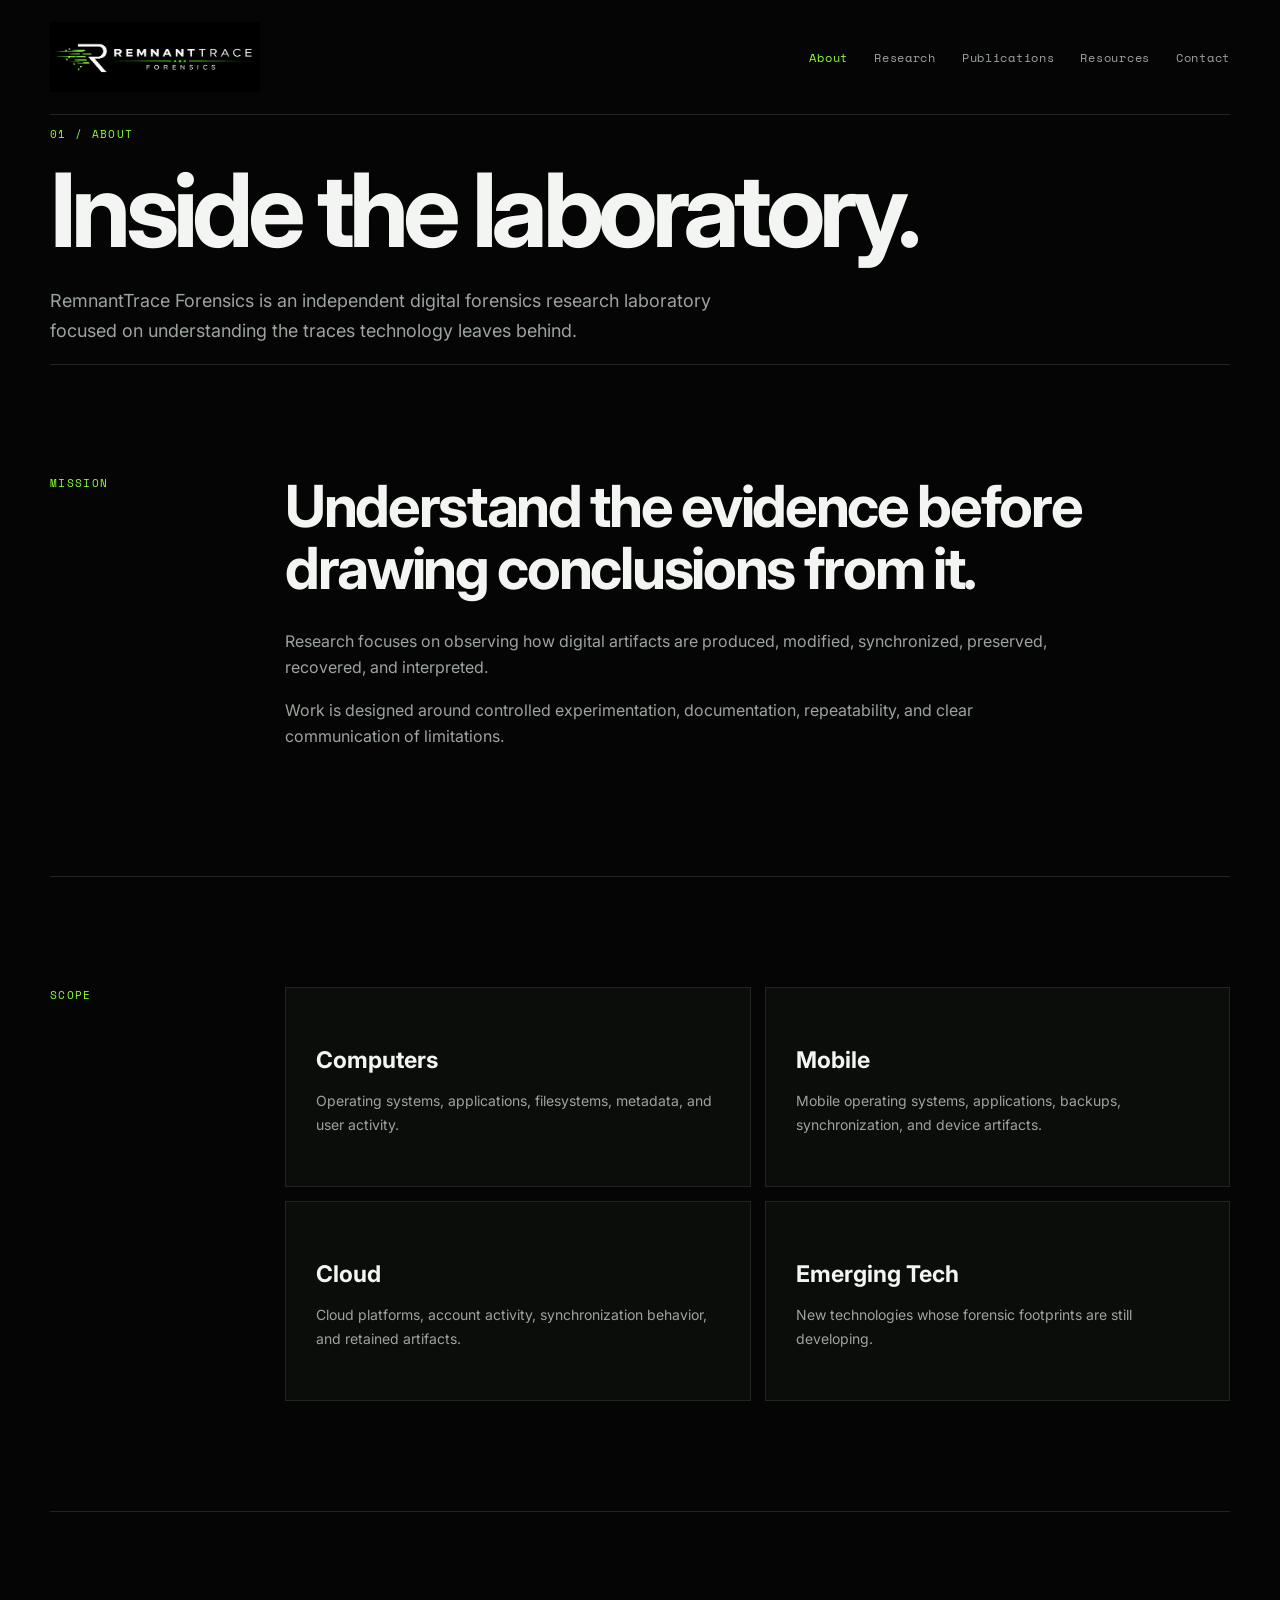
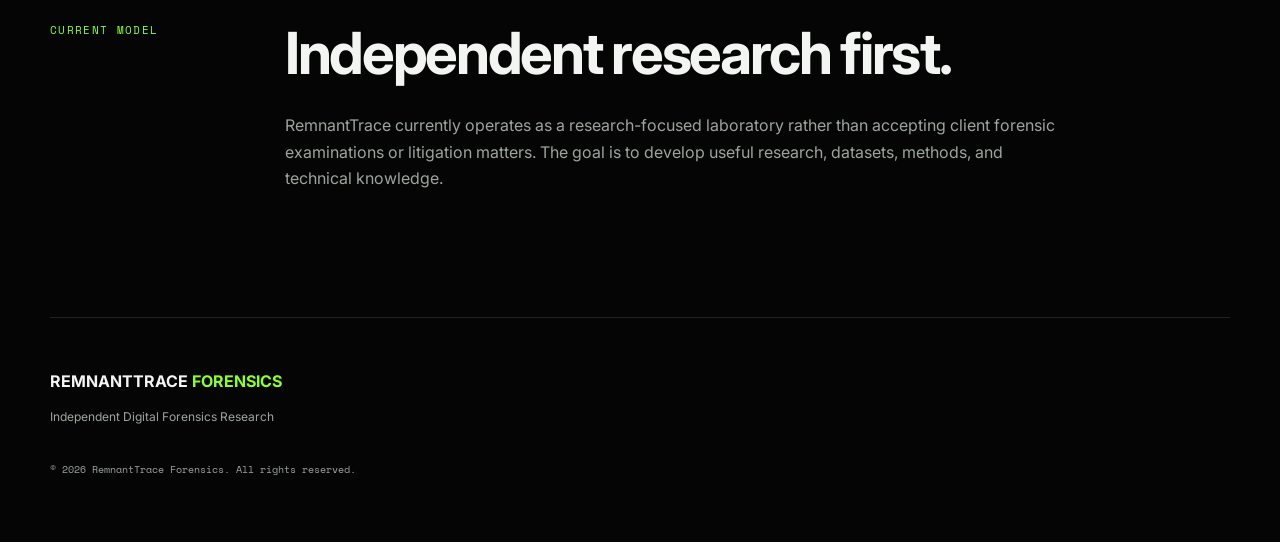
==== about.html @ e0252e0b "Update about.html" ====
<!DOCTYPE html><html lang="en"><head><meta charset="UTF-8"><meta name="viewport" content="width=device-width,initial-scale=1"><title>About — RemnantTrace Forensics</title><link rel="stylesheet" href="style.css"></head><body><header><a class="brand" href="index.html">
  <img src="assets/remnanttrace-banner.png" alt="RemnantTrace Forensics">
</a><nav><a class="active" href="about.html">About</a><a href="research.html">Research</a><a href="publications.html">Publications</a><a href="resources.html">Resources</a><a href="contact.html">Contact</a></nav></header><main><section class="pagehero"><p class="eyebrow">01 / ABOUT</p><h1>Inside the laboratory.</h1><p class="lead">RemnantTrace Forensics is an independent digital forensics research laboratory focused on understanding the traces technology leaves behind.</p></section><section class="split"><div class="label">MISSION</div><div><h2>Understand the evidence before drawing conclusions from it.</h2><p>Research focuses on observing how digital artifacts are produced, modified, synchronized, preserved, recovered, and interpreted.</p><p>Work is designed around controlled experimentation, documentation, repeatability, and clear communication of limitations.</p></div></section><section class="split"><div class="label">SCOPE</div><div class="cards"><div class="card"><h3>Computers</h3><p>Operating systems, applications, filesystems, metadata, and user activity.</p></div><div class="card"><h3>Mobile</h3><p>Mobile operating systems, applications, backups, synchronization, and device artifacts.</p></div><div class="card"><h3>Cloud</h3><p>Cloud platforms, account activity, synchronization behavior, and retained artifacts.</p></div><div class="card"><h3>Emerging Tech</h3><p>New technologies whose forensic footprints are still developing.</p></div></div></section><section class="split"><div class="label">CURRENT MODEL</div><div><h2>Independent research first.</h2><p>RemnantTrace currently operates as a research-focused laboratory rather than accepting client forensic examinations or litigation matters. The goal is to develop useful research, datasets, methods, and technical knowledge.</p></div></section></main><footer><b>REMNANTTRACE <span>FORENSICS</span></b><p>Independent Digital Forensics Research</p><small>© 2026 RemnantTrace Forensics. All rights reserved.</small></footer></body></html>
---- style.css ----
@import url('https://fonts.googleapis.com/css2?family=Inter:wght@400;500;600;700&family=Space+Mono:wght@400;700&display=swap');

:root {
  --black:#050505;
  --panel:#0b0d0b;
  --line:#202520;
  --green:#8cff32;
  --text:#f3f5f2;
  --muted:#9da49d;
  --max:1180px;
}

* {
  box-sizing:border-box;
  scroll-behavior:smooth;
}

html,
body {
  margin:0;
  background:var(--black);
  color:var(--text);
  font-family:Inter,Arial,sans-serif;
  line-height:1.65;
}

a {
  color:inherit;
  text-decoration:none;
}

header,
main,
footer {
  width:min(var(--max),calc(100% - 48px));
  margin:auto;
}

header {
  padding:22px 0;
  border-bottom:1px solid var(--line);
  display:flex;
  align-items:center;
  justify-content:space-between;
  gap:30px;
}

.brand {
  display:flex;
  align-items:center;
  flex-shrink:0;
  height:70px;
  overflow:visible;
}

.brand img {
  display:block;
  width:auto;
  height:70px;
  max-width:500px;
  object-fit:contain;
}

nav {
  display:flex;
  gap:26px;
  flex-wrap:wrap;
  justify-content:flex-end;
}

nav a {
  color:var(--muted);
  font:12px 'Space Mono',monospace;
  letter-spacing:.06em;
}

nav a:hover,
nav a.active {
  color:var(--green);
}

.hero {
  min-height:78vh;
  display:flex;
  flex-direction:column;
  justify-content:center;
  position:relative;
  overflow:hidden;
}

.grid {
  position:absolute;
  inset:0;
  background-image:
    linear-gradient(rgba(140,255,50,.035) 1px,transparent 1px),
    linear-gradient(90deg,rgba(140,255,50,.035) 1px,transparent 1px);
  background-size:55px 55px;
  mask-image:linear-gradient(to bottom,black,transparent 75%);
  pointer-events:none;
}

.eyebrow,
.label,
.card b,
.archive span {
  font:11px 'Space Mono',monospace;
  color:var(--green);
  letter-spacing:.12em;
}

.hero h1,
.pagehero h1 {
  font-size:clamp(52px,8vw,104px);
  line-height:.98;
  letter-spacing:-.055em;
  max-width:950px;
  margin:18px 0 26px;
  position:relative;
}

.hero h1 span {
  color:var(--green);
}

.lead {
  max-width:700px;
  color:var(--muted);
  font-size:18px;
}

.actions {
  display:flex;
  gap:12px;
  margin-top:28px;
  flex-wrap:wrap;
}

.btn {
  display:inline-block;
  padding:13px 19px;
  border:1px solid #454b45;
  font:12px 'Space Mono',monospace;
  letter-spacing:.04em;
  background:transparent;
  color:var(--text);
  cursor:pointer;
}

.btn.primary {
  background:var(--green);
  border-color:var(--green);
  color:#050505;
}

.btn:hover {
  transform:translateY(-1px);
}

.split {
  padding:110px 0;
  border-top:1px solid var(--line);
  display:grid;
  grid-template-columns:180px 1fr;
  gap:55px;
}

.split h2 {
  font-size:clamp(34px,5vw,58px);
  line-height:1.08;
  letter-spacing:-.04em;
  margin:0 0 28px;
}

.split p {
  color:var(--muted);
  max-width:780px;
}

.cards {
  display:grid;
  grid-template-columns:repeat(2,1fr);
  gap:14px;
}

.card {
  display:block;
  background:var(--panel);
  border:1px solid var(--line);
  padding:30px;
  min-height:200px;
}

.card:hover {
  border-color:#506047;
  transform:translateY(-3px);
}

.card h3 {
  font-size:23px;
  margin:24px 0 10px;
}

.card p {
  font-size:14px;
  margin:0;
}

.textlink {
  display:inline-block;
  margin-top:12px;
  color:var(--green);
  font:12px 'Space Mono',monospace;
  border-bottom:1px solid var(--green);
  padding-bottom:4px;
}

.archive {
  border-top:1px solid var(--line);
}

.archive article {
  padding:26px 0;
  border-bottom:1px solid var(--line);
}

.archive h3 {
  margin:7px 0 4px;
  font-size:24px;
}

.archive p {
  margin:0;
  font-size:13px;
}

form {
  max-width:800px;
}

label {
  display:block;
  color:var(--text);
  font:11px 'Space Mono',monospace;
  letter-spacing:.08em;
  text-transform:uppercase;
  margin-bottom:20px;
}

label span {
  color:var(--green);
}

input,
select,
textarea {
  display:block;
  width:100%;
  margin-top:8px;
  padding:14px 15px;
  background:var(--panel);
  border:1px solid var(--line);
  border-radius:0;
  color:var(--text);
  font:14px Inter,Arial,sans-serif;
  outline:none;
}

input:focus,
select:focus,
textarea:focus {
  border-color:var(--green);
}

textarea {
  resize:vertical;
}

#status {
  margin-top:18px;
  color:var(--green);
  font:12px 'Space Mono',monospace;
}

.error {
  color:#ff7777!important;
}

footer {
  padding:50px 0 65px;
  border-top:1px solid var(--line);
}

footer span {
  color:var(--green);
}

footer p,
footer small {
  color:var(--muted);
  font-size:12px;
}

footer small {
  font:10px 'Space Mono',monospace;
  display:block;
  margin-top:35px;
}

@media(max-width:760px) {

  header {
    align-items:flex-start;
    flex-direction:column;
  }

  .brand {
    height:60px;
  }

  .brand img {
    height:60px;
    max-width:420px;
  }

  nav {
    justify-content:flex-start;
    gap:14px 18px;
  }

  .hero {
    min-height:72vh;
  }

  .lead {
    font-size:16px;
  }

  .split {
    grid-template-columns:1fr;
    gap:20px;
    padding:80px 0;
  }

  .pagehero {
    padding:75px 0 80px;
  }

  .cards {
    grid-template-columns:1fr;
  }
}
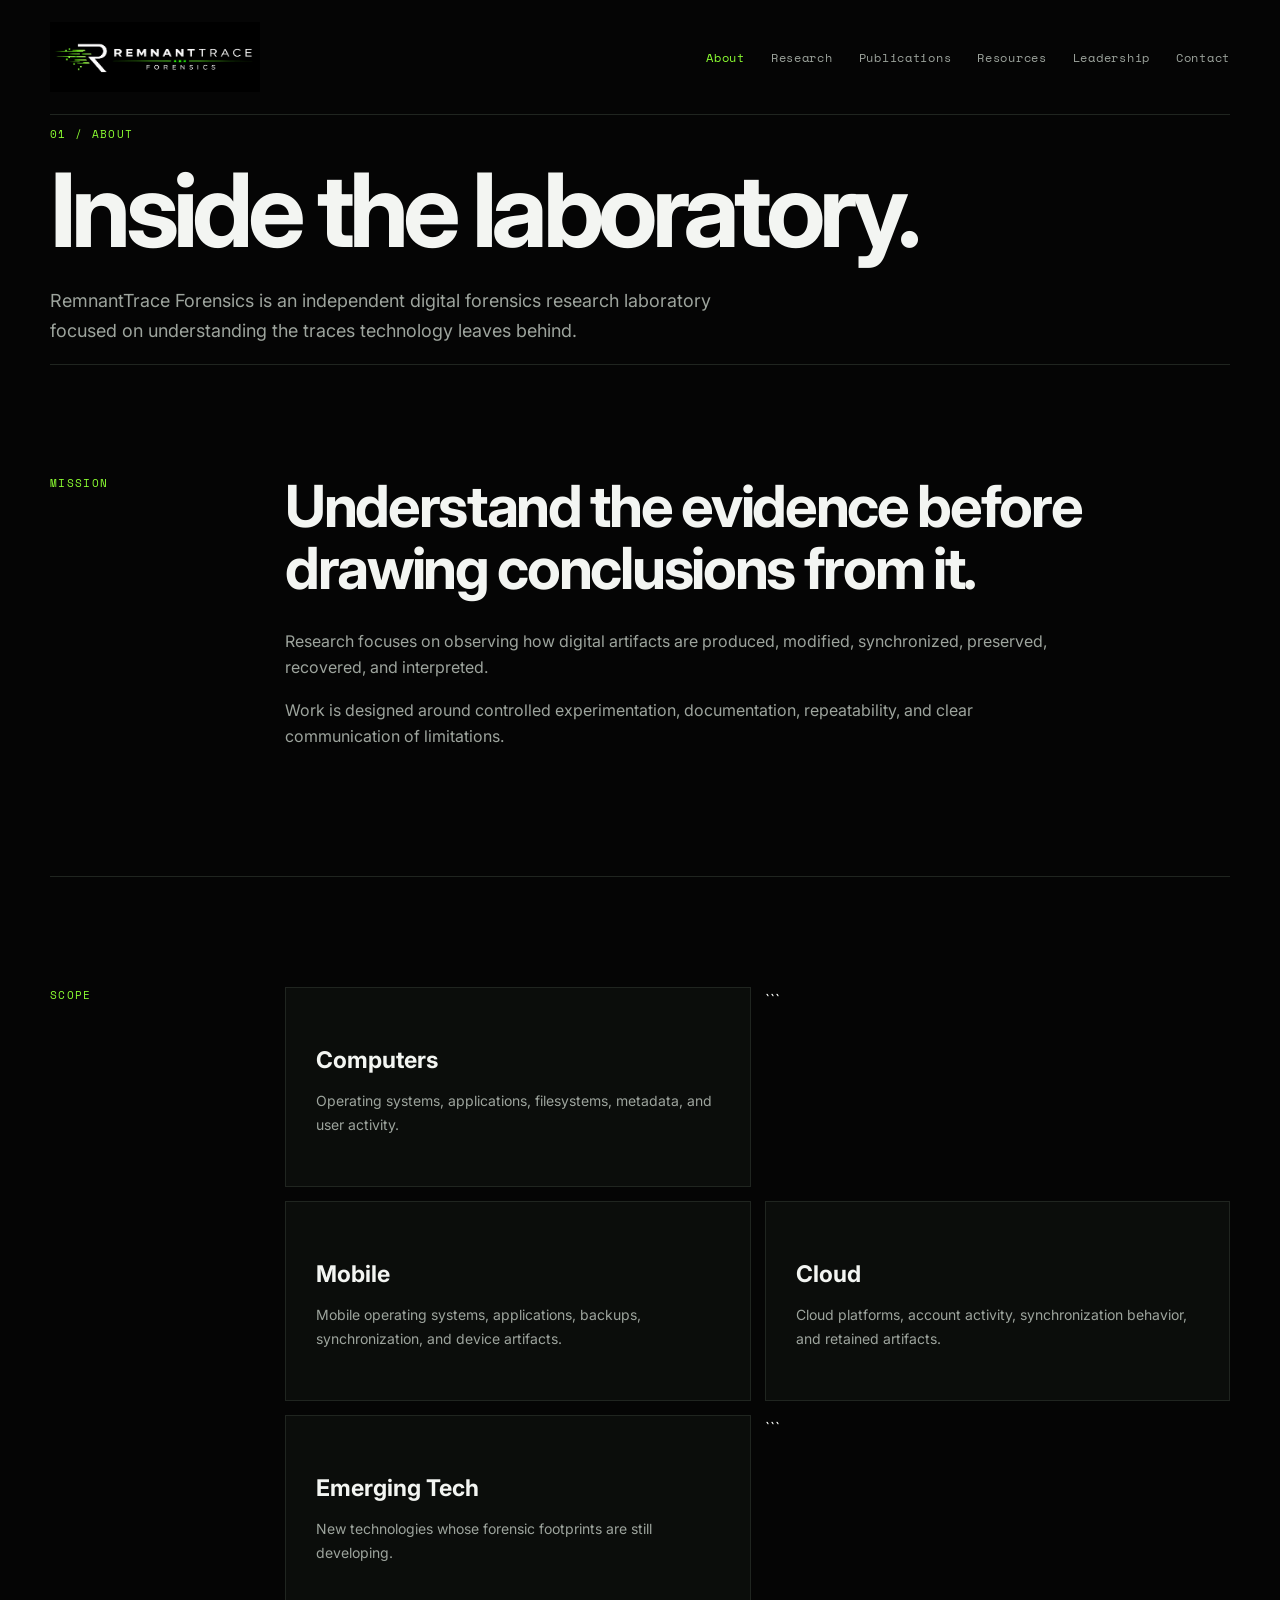
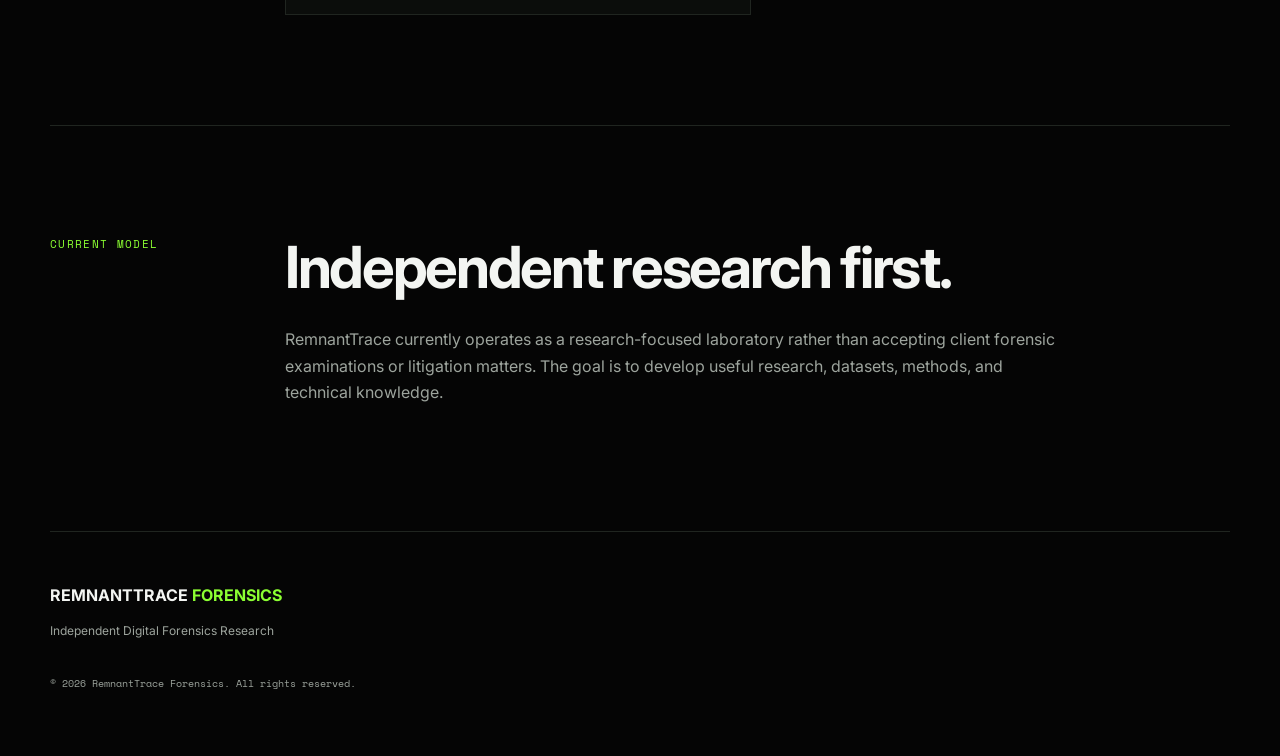
==== commit c31cf7e9: "Update about.html" ====
--- a/about.html
+++ b/about.html
@@ -1,3 +1,98 @@
-<!DOCTYPE html><html lang="en"><head><meta charset="UTF-8"><meta name="viewport" content="width=device-width,initial-scale=1"><title>About — RemnantTrace Forensics</title><link rel="stylesheet" href="style.css"></head><body><header><a class="brand" href="index.html">
-  <img src="assets/remnanttrace-banner.png" alt="RemnantTrace Forensics">
-</a><nav><a class="active" href="about.html">About</a><a href="research.html">Research</a><a href="publications.html">Publications</a><a href="resources.html">Resources</a><a href="contact.html">Contact</a></nav></header><main><section class="pagehero"><p class="eyebrow">01 / ABOUT</p><h1>Inside the laboratory.</h1><p class="lead">RemnantTrace Forensics is an independent digital forensics research laboratory focused on understanding the traces technology leaves behind.</p></section><section class="split"><div class="label">MISSION</div><div><h2>Understand the evidence before drawing conclusions from it.</h2><p>Research focuses on observing how digital artifacts are produced, modified, synchronized, preserved, recovered, and interpreted.</p><p>Work is designed around controlled experimentation, documentation, repeatability, and clear communication of limitations.</p></div></section><section class="split"><div class="label">SCOPE</div><div class="cards"><div class="card"><h3>Computers</h3><p>Operating systems, applications, filesystems, metadata, and user activity.</p></div><div class="card"><h3>Mobile</h3><p>Mobile operating systems, applications, backups, synchronization, and device artifacts.</p></div><div class="card"><h3>Cloud</h3><p>Cloud platforms, account activity, synchronization behavior, and retained artifacts.</p></div><div class="card"><h3>Emerging Tech</h3><p>New technologies whose forensic footprints are still developing.</p></div></div></section><section class="split"><div class="label">CURRENT MODEL</div><div><h2>Independent research first.</h2><p>RemnantTrace currently operates as a research-focused laboratory rather than accepting client forensic examinations or litigation matters. The goal is to develop useful research, datasets, methods, and technical knowledge.</p></div></section></main><footer><b>REMNANTTRACE <span>FORENSICS</span></b><p>Independent Digital Forensics Research</p><small>© 2026 RemnantTrace Forensics. All rights reserved.</small></footer></body></html>
+<!DOCTYPE html>
+
+<html lang="en">
+<head>
+<meta charset="UTF-8">
+<meta name="viewport" content="width=device-width,initial-scale=1">
+<title>About — RemnantTrace Forensics</title>
+<link rel="stylesheet" href="style.css">
+</head>
+
+<body>
+
+<header>
+  <a class="brand" href="index.html">
+    <img src="assets/remnanttrace-banner.png" alt="RemnantTrace Forensics">
+  </a>
+
+  <nav>
+    <a class="active" href="about.html">About</a>
+    <a href="research.html">Research</a>
+    <a href="publications.html">Publications</a>
+    <a href="resources.html">Resources</a>
+    <a href="leadership.html">Leadership</a>
+    <a href="contact.html">Contact</a>
+  </nav>
+</header>
+
+<main>
+
+<section class="pagehero">
+  <p class="eyebrow">01 / ABOUT</p>
+  <h1>Inside the laboratory.</h1>
+  <p class="lead">
+    RemnantTrace Forensics is an independent digital forensics research laboratory focused on understanding the traces technology leaves behind.
+  </p>
+</section>
+
+<section class="split">
+  <div class="label">MISSION</div>
+  <div>
+    <h2>Understand the evidence before drawing conclusions from it.</h2>
+    <p>
+      Research focuses on observing how digital artifacts are produced, modified, synchronized, preserved, recovered, and interpreted.
+    </p>
+    <p>
+      Work is designed around controlled experimentation, documentation, repeatability, and clear communication of limitations.
+    </p>
+  </div>
+</section>
+
+<section class="split">
+  <div class="label">SCOPE</div>
+  <div class="cards">
+    <div class="card">
+      <h3>Computers</h3>
+      <p>Operating systems, applications, filesystems, metadata, and user activity.</p>
+    </div>
+
+```
+<div class="card">
+  <h3>Mobile</h3>
+  <p>Mobile operating systems, applications, backups, synchronization, and device artifacts.</p>
+</div>
+
+<div class="card">
+  <h3>Cloud</h3>
+  <p>Cloud platforms, account activity, synchronization behavior, and retained artifacts.</p>
+</div>
+
+<div class="card">
+  <h3>Emerging Tech</h3>
+  <p>New technologies whose forensic footprints are still developing.</p>
+</div>
+```
+
+  </div>
+</section>
+
+<section class="split">
+  <div class="label">CURRENT MODEL</div>
+  <div>
+    <h2>Independent research first.</h2>
+    <p>
+      RemnantTrace currently operates as a research-focused laboratory rather than accepting client forensic examinations or litigation matters. The goal is to develop useful research, datasets, methods, and technical knowledge.
+    </p>
+  </div>
+</section>
+
+</main>
+
+<footer>
+  <b>REMNANTTRACE <span>FORENSICS</span></b>
+  <p>Independent Digital Forensics Research</p>
+  <small>© 2026 RemnantTrace Forensics. All rights reserved.</small>
+</footer>
+
+</body>
+</html>
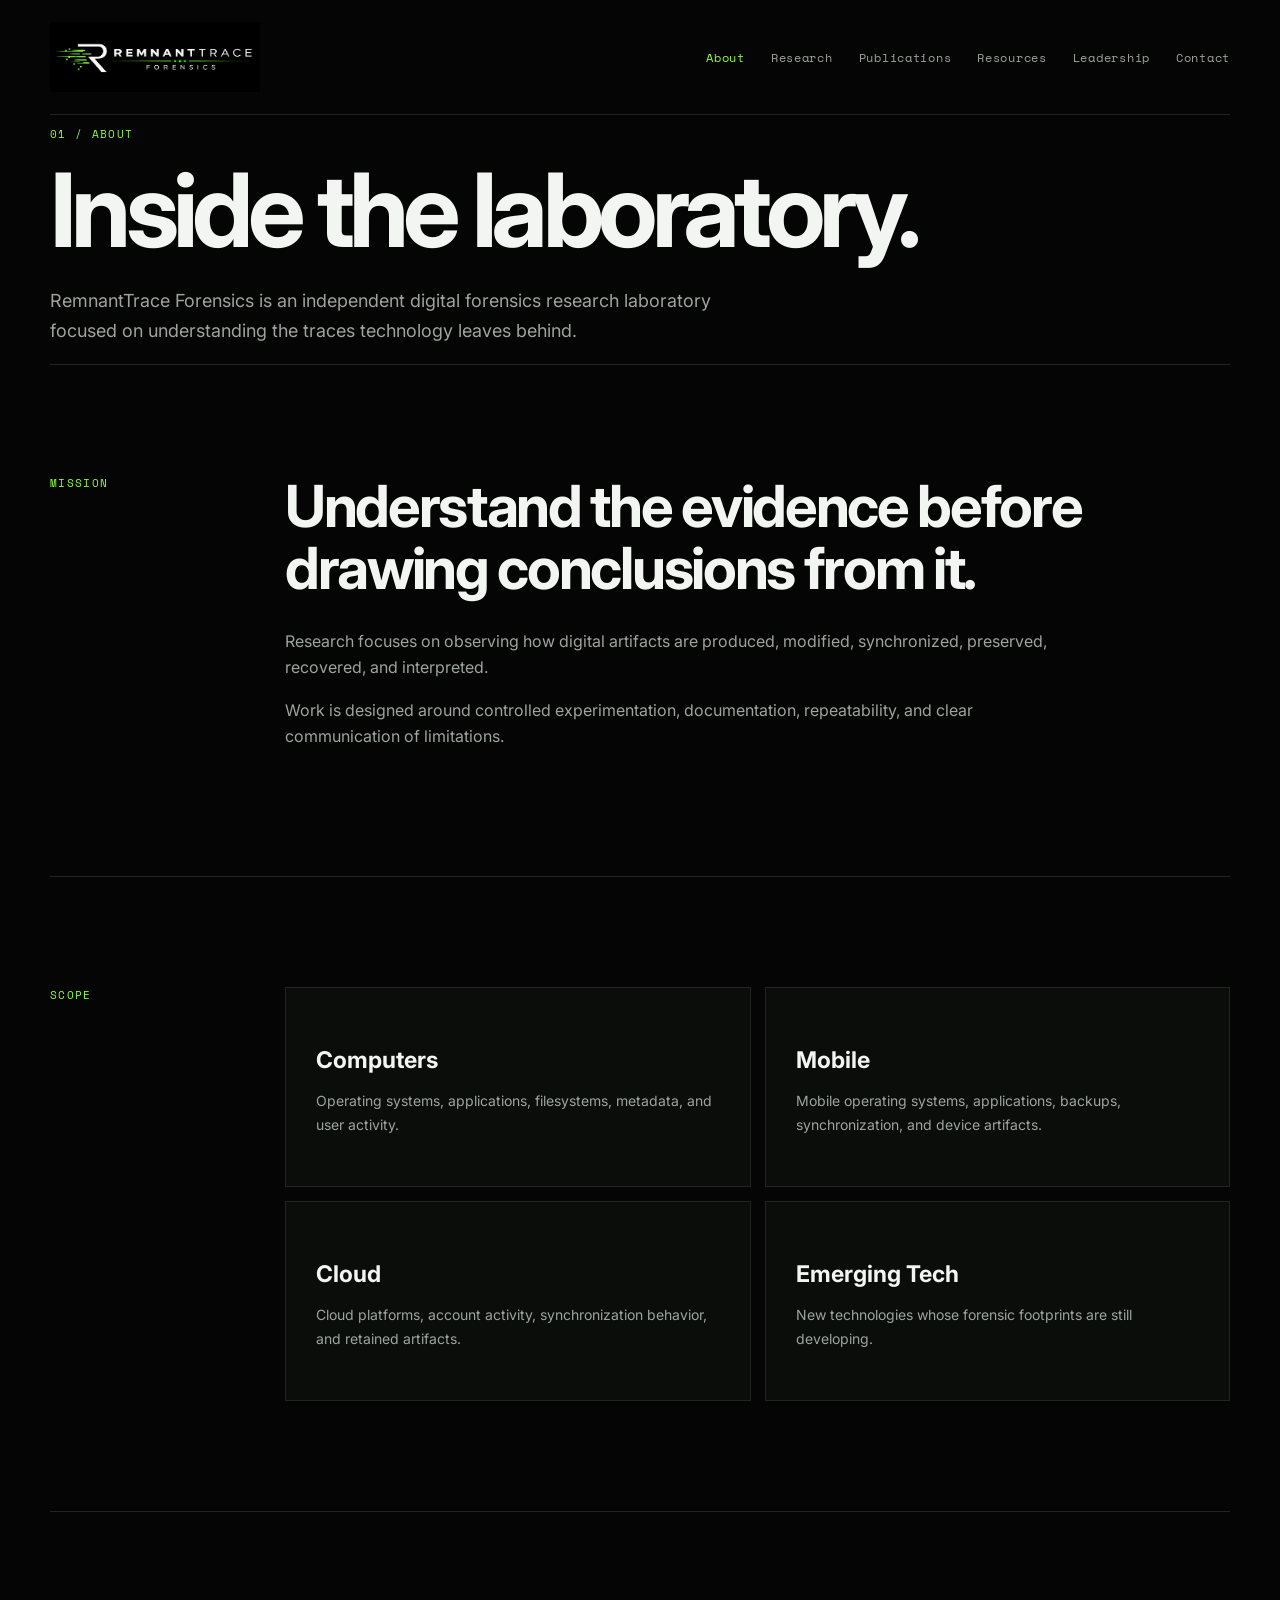
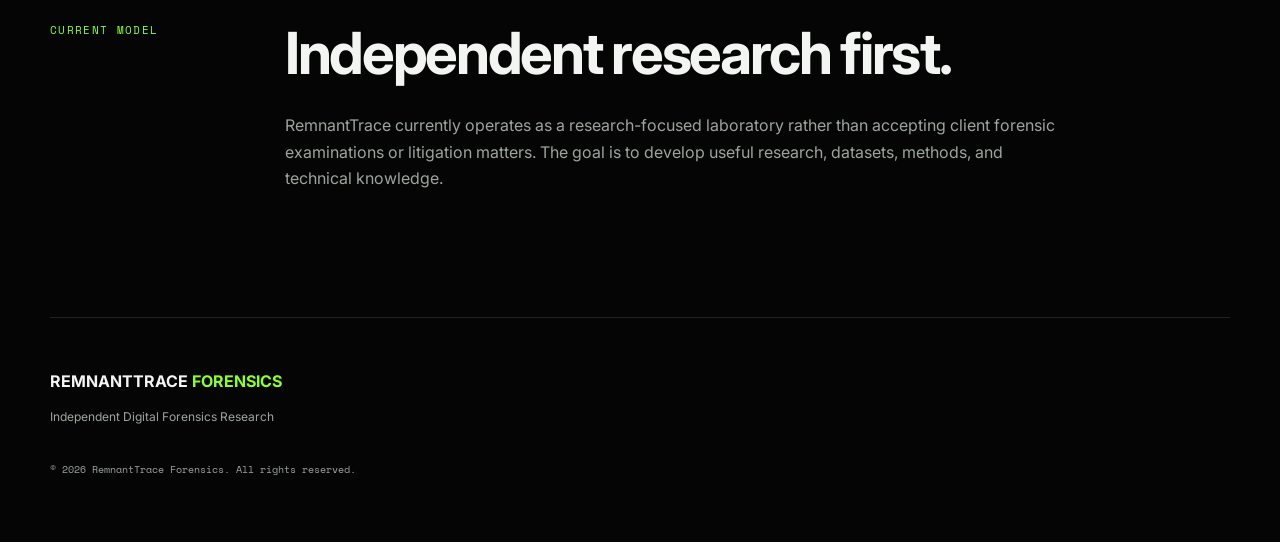
==== commit 888b62a7: "Update about.html" ====
--- a/about.html
+++ b/about.html
@@ -56,7 +56,6 @@
       <p>Operating systems, applications, filesystems, metadata, and user activity.</p>
     </div>
 
-```
 <div class="card">
   <h3>Mobile</h3>
   <p>Mobile operating systems, applications, backups, synchronization, and device artifacts.</p>
@@ -71,7 +70,7 @@
   <h3>Emerging Tech</h3>
   <p>New technologies whose forensic footprints are still developing.</p>
 </div>
-```
+
 
   </div>
 </section>
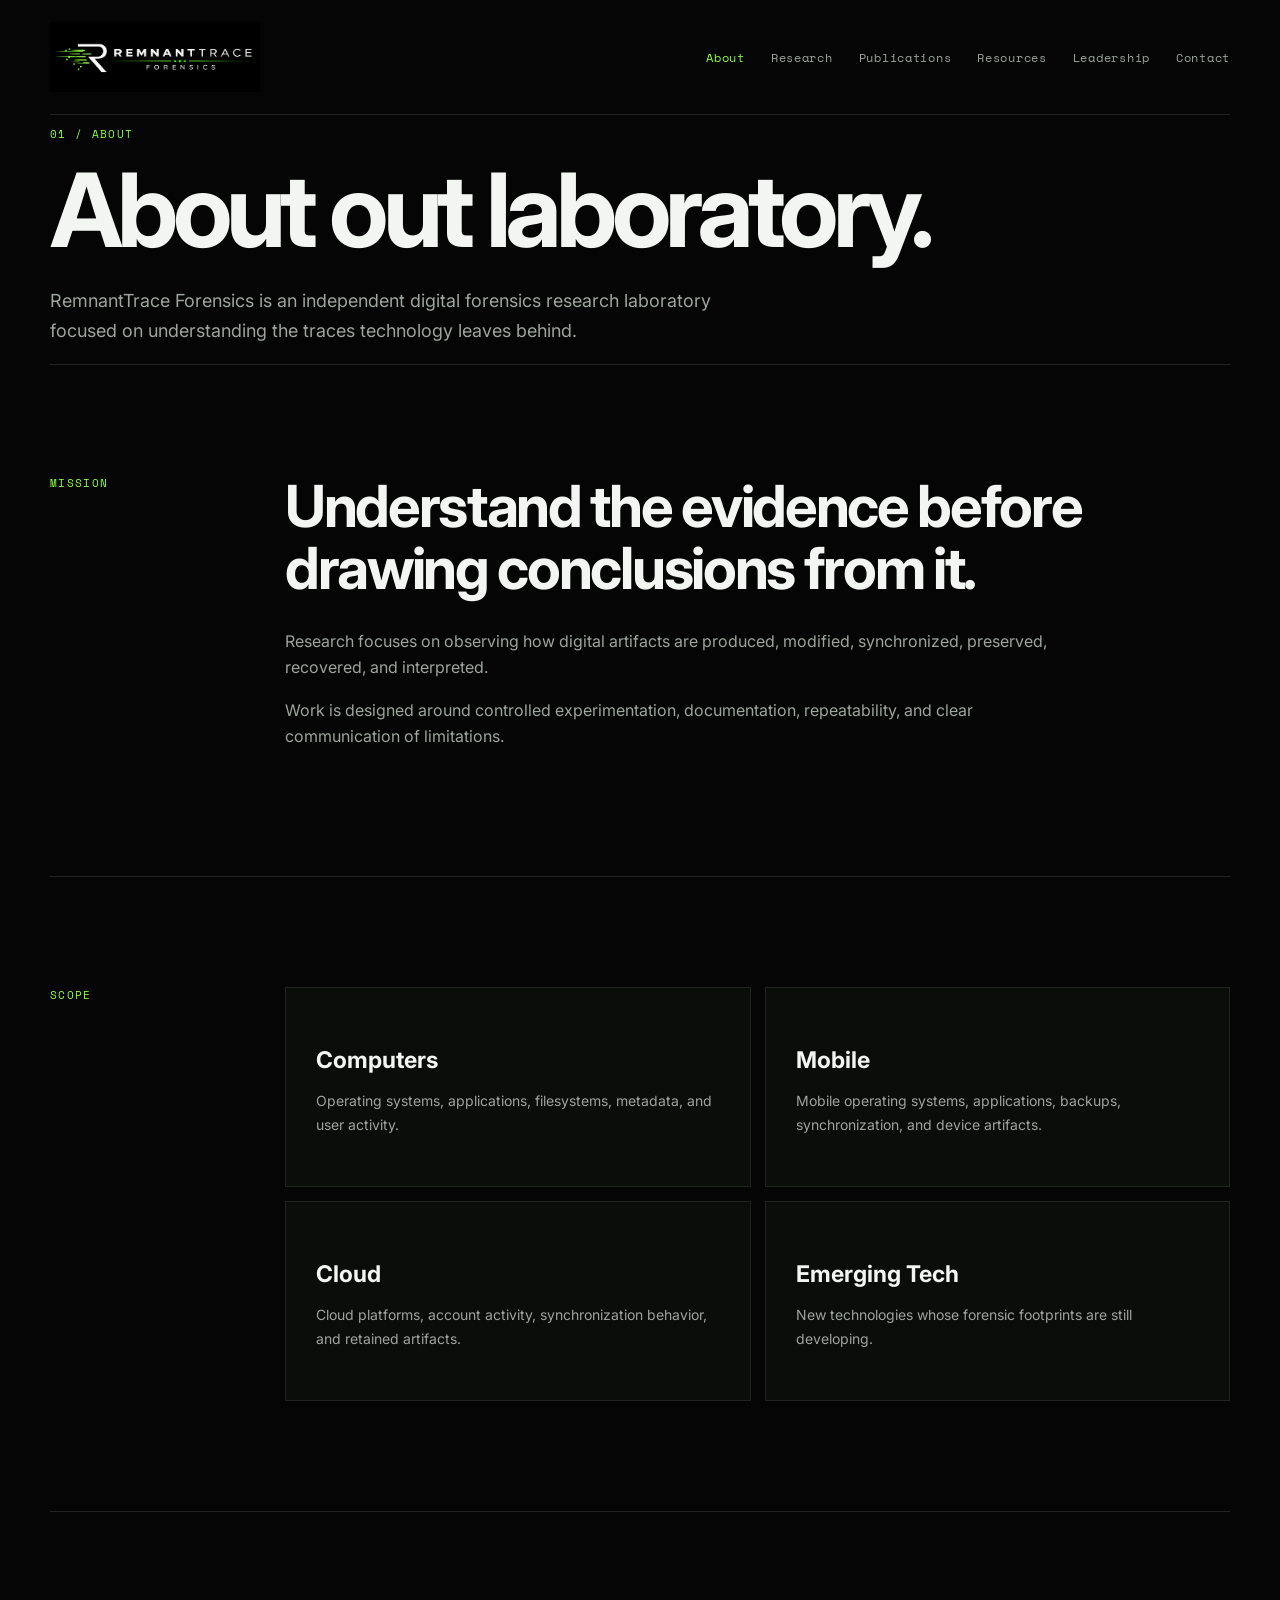
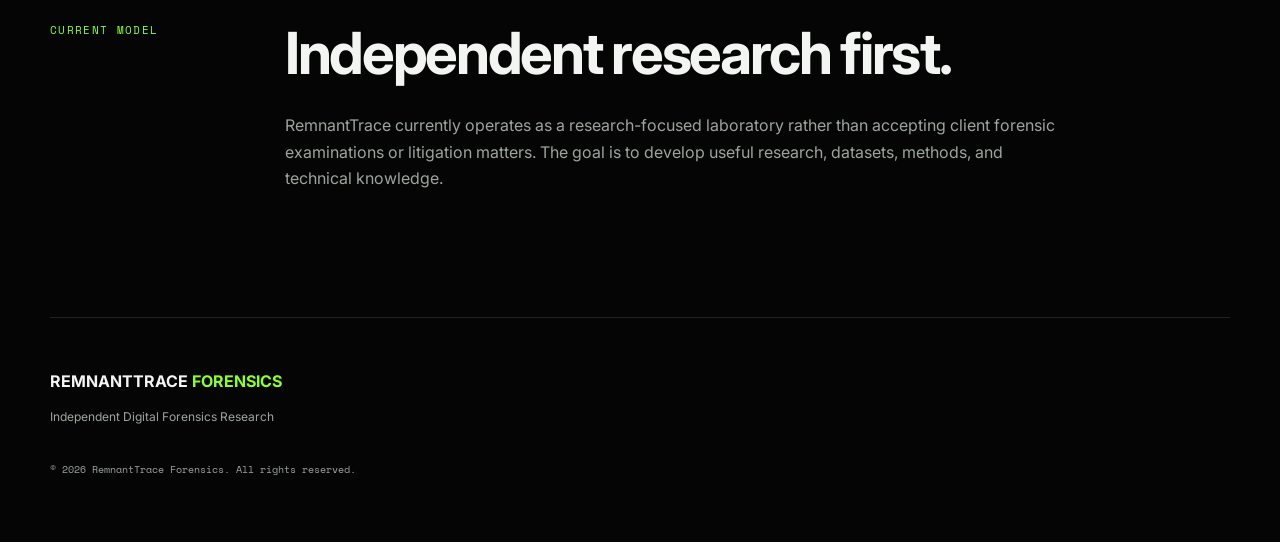
==== commit d0f1ea11: "Update about.html" ====
--- a/about.html
+++ b/about.html
@@ -29,7 +29,7 @@
 
 <section class="pagehero">
   <p class="eyebrow">01 / ABOUT</p>
-  <h1>Inside the laboratory.</h1>
+  <h1>About out laboratory.</h1>
   <p class="lead">
     RemnantTrace Forensics is an independent digital forensics research laboratory focused on understanding the traces technology leaves behind.
   </p>
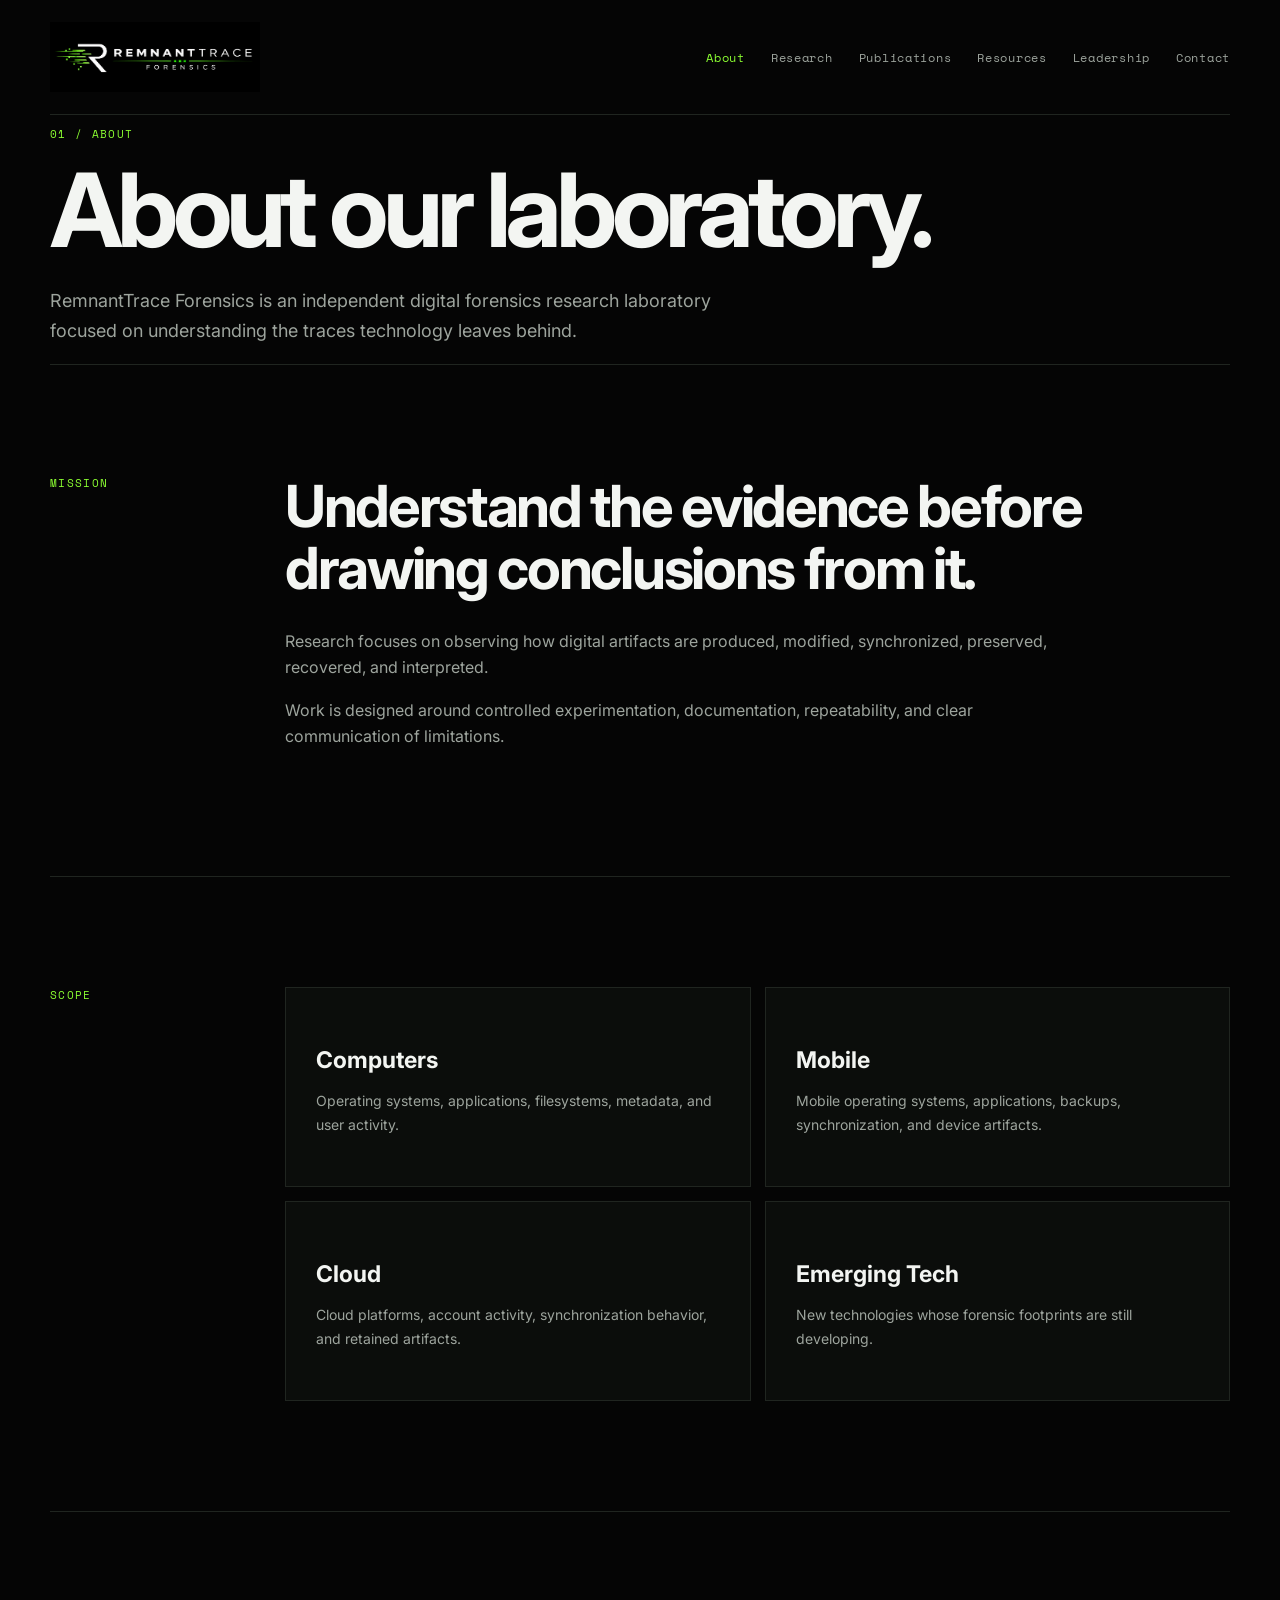
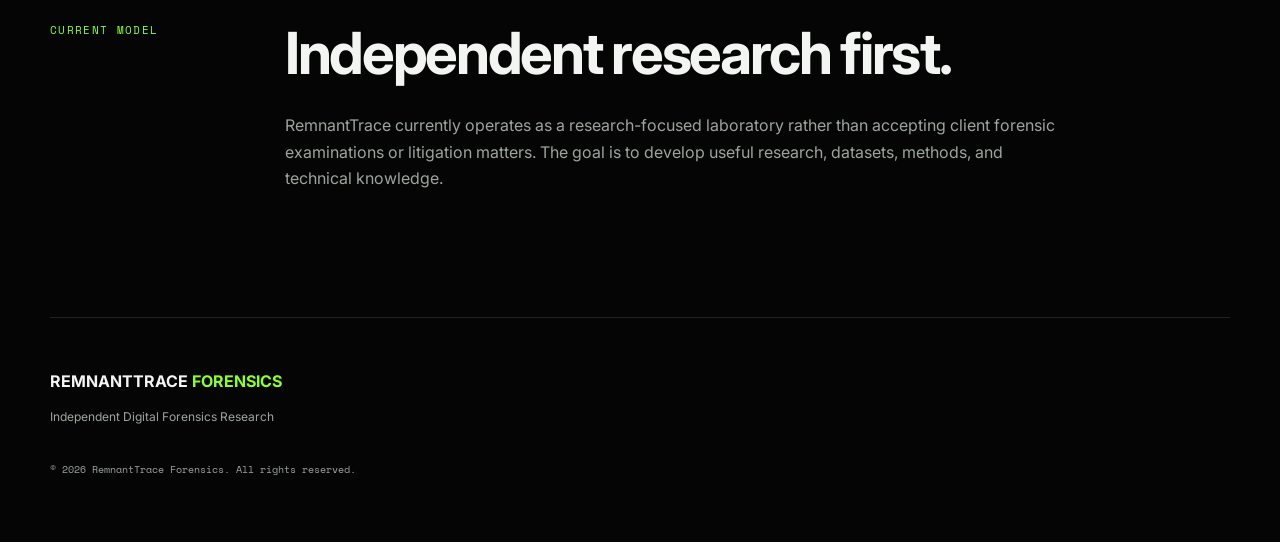
==== commit ec06be47: "Update about.html" ====
--- a/about.html
+++ b/about.html
@@ -29,7 +29,7 @@
 
 <section class="pagehero">
   <p class="eyebrow">01 / ABOUT</p>
-  <h1>About out laboratory.</h1>
+  <h1>About our laboratory.</h1>
   <p class="lead">
     RemnantTrace Forensics is an independent digital forensics research laboratory focused on understanding the traces technology leaves behind.
   </p>
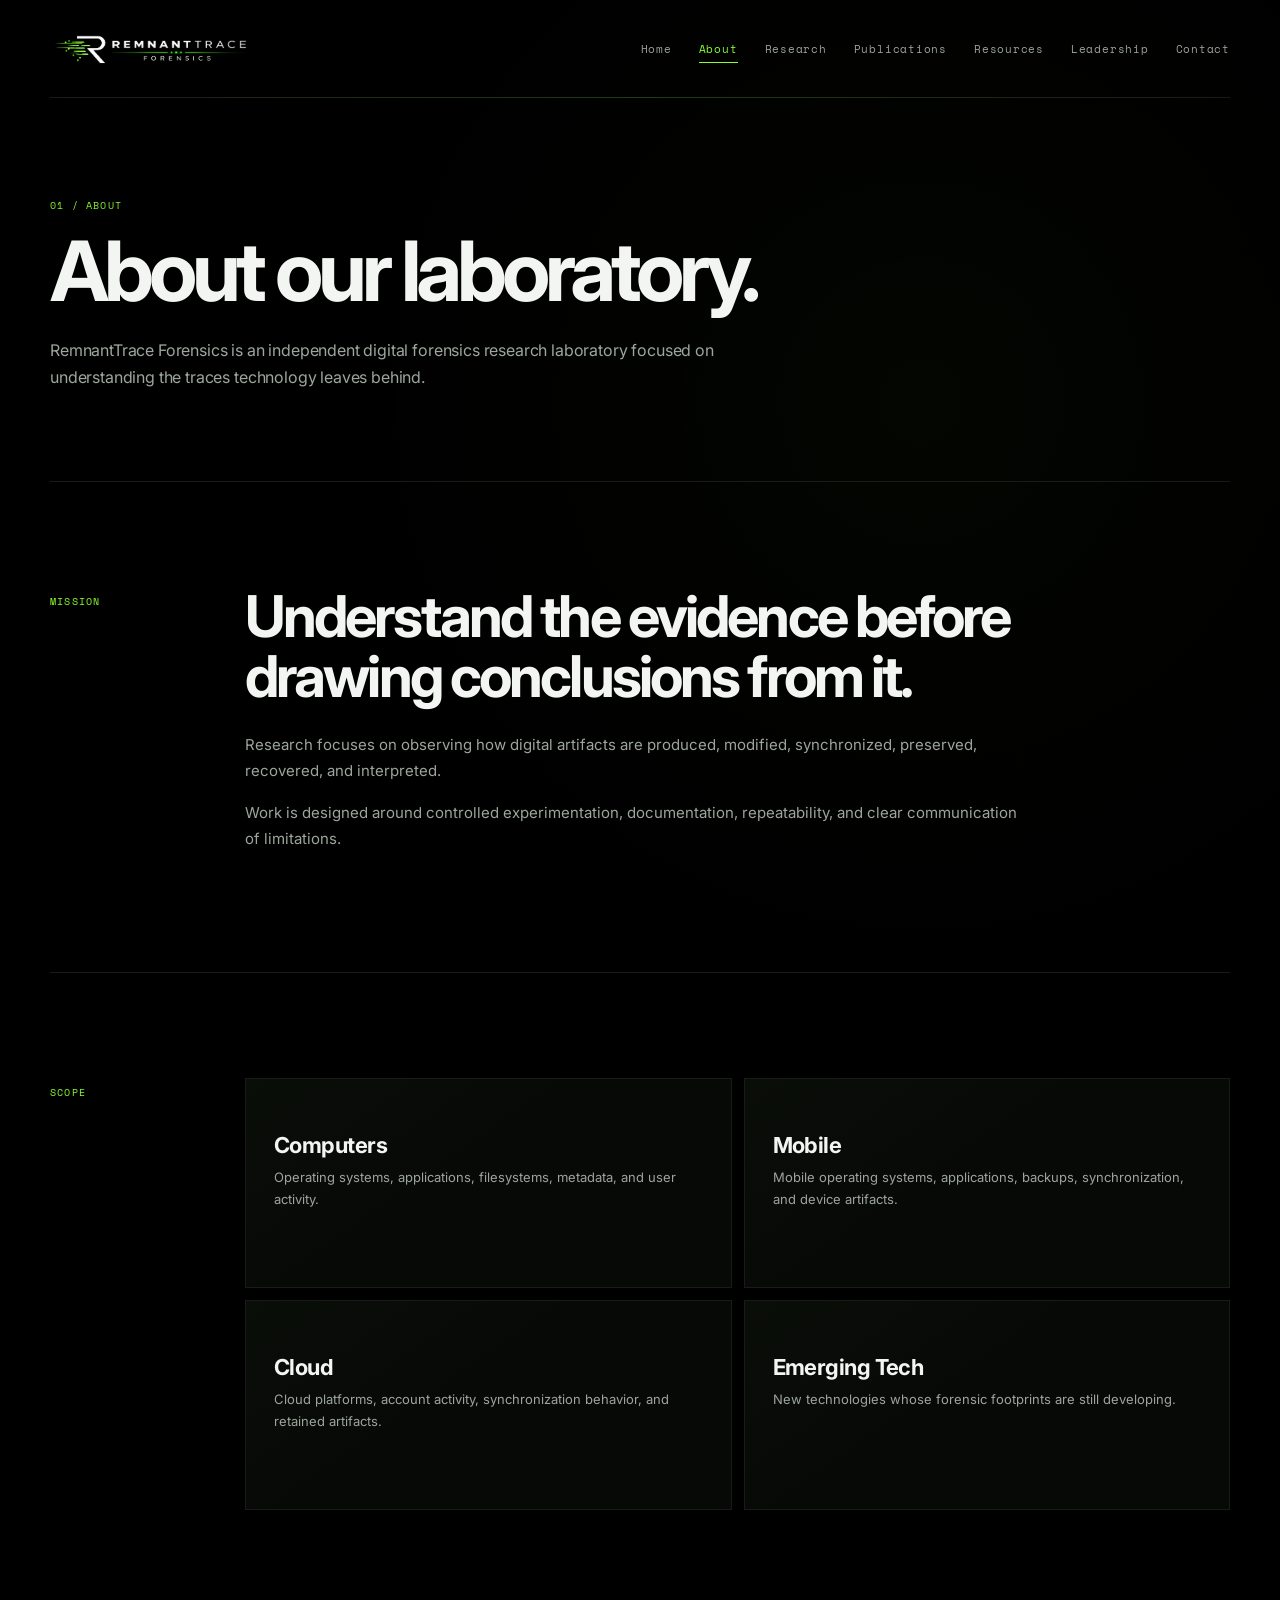
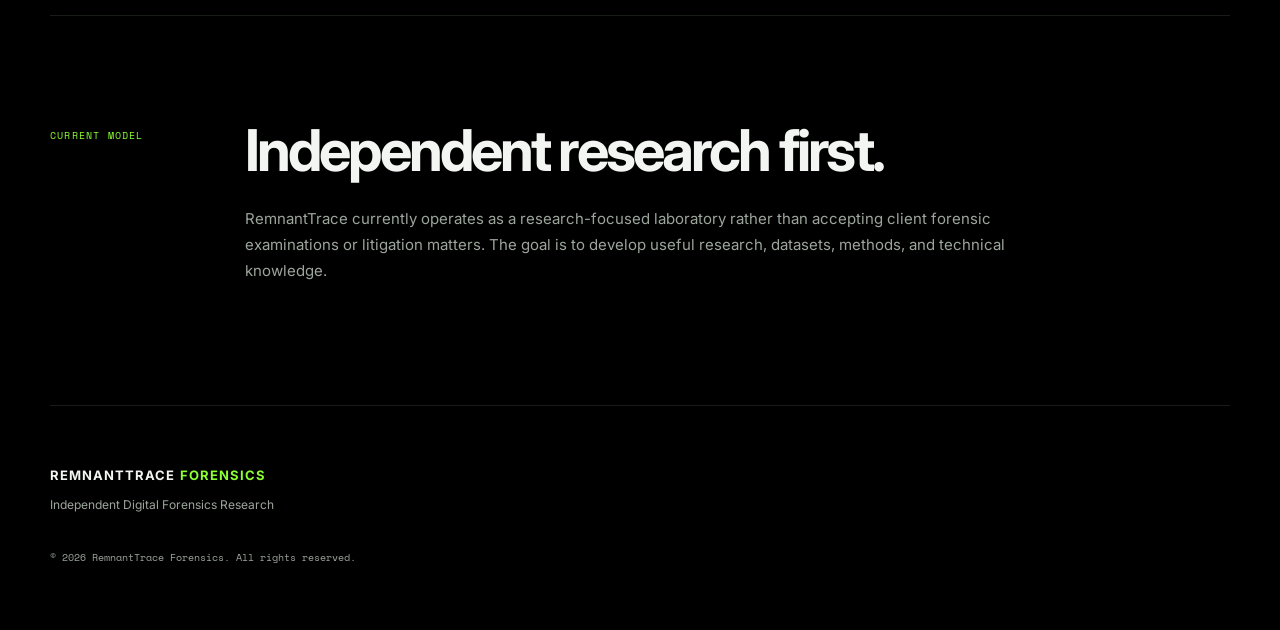
==== commit 5f613dc3: "Update about.html" ====
--- a/about.html
+++ b/about.html
@@ -16,6 +16,7 @@
   </a>
 
   <nav>
+    <a href="index.html">Home</a>
     <a class="active" href="about.html">About</a>
     <a href="research.html">Research</a>
     <a href="publications.html">Publications</a>
--- a/style.css
+++ b/style.css
@@ -1,351 +1,1403 @@
-@import url('https://fonts.googleapis.com/css2?family=Inter:wght@400;500;600;700&family=Space+Mono:wght@400;700&display=swap');
+@import url('https://fonts.googleapis.com/css2?family=Inter:wght@400;500;600;700;800&family=Space+Mono:wght@400;700&display=swap');
 
 :root {
-  --black:#050505;
-  --panel:#0b0d0b;
-  --line:#202520;
-  --green:#8cff32;
-  --text:#f3f5f2;
-  --muted:#9da49d;
-  --max:1180px;
-}
+  --black: #000000;
+  --panel: #070907;
+  --panel-2: #0a0d0a;
+  --line: #171c17;
+  --line-bright: #252d25;
+
+  --green: #8cff32;
+  --green-soft: rgba(140,255,50,.14);
+  --green-glow: rgba(140,255,50,.08);
+
+  --text: #f3f5f2;
+  --muted: #9ca59c;
+
+  --max: 1180px;
+}
+
+/* =========================================================
+   RESET THIS
+   ========================================================= */
 
 * {
-  box-sizing:border-box;
-  scroll-behavior:smooth;
-}
-
-html,
+  box-sizing: border-box;
+  scroll-behavior: smooth;
+}
+
+html {
+  background: var(--black);
+}
+
 body {
-  margin:0;
-  background:var(--black);
-  color:var(--text);
-  font-family:Inter,Arial,sans-serif;
-  line-height:1.65;
+  margin: 0;
+  padding: 0;
+
+  background:
+    radial-gradient(
+      circle at 72% 18%,
+      rgba(140,255,50,.025),
+      transparent 28%
+    ),
+    var(--black);
+
+  color: var(--text);
+
+  font-family: Inter, Arial, sans-serif;
+  line-height: 1.65;
+
+  overflow-x: hidden;
 }
 
 a {
-  color:inherit;
-  text-decoration:none;
+  color: inherit;
+  text-decoration: none;
+}
+
+img {
+  max-width: 100%;
 }
 
 header,
 main,
 footer {
-  width:min(var(--max),calc(100% - 48px));
-  margin:auto;
-}
+  width: min(var(--max), calc(100% - 48px));
+  margin: auto;
+}
+
+
+/* =========================================================
+   HEADER
+   ========================================================= */
 
 header {
-  padding:22px 0;
-  border-bottom:1px solid var(--line);
-  display:flex;
-  align-items:center;
-  justify-content:space-between;
-  gap:30px;
-}
+  height: 98px;
+
+  padding: 14px 0;
+
+  border-bottom: 1px solid var(--line);
+
+  display: flex;
+  align-items: center;
+  justify-content: space-between;
+
+  gap: 40px;
+
+  position: relative;
+  z-index: 20;
+}
+
+/* subtle line glow */
+header::after {
+  content: "";
+
+  position: absolute;
+
+  left: 0;
+  right: 0;
+  bottom: -1px;
+
+  height: 1px;
+
+  background: linear-gradient(
+    90deg,
+    transparent,
+    rgba(140,255,50,.25),
+    transparent
+  );
+
+  opacity: .5;
+}
+
+
+/* =========================================================
+   LOGO
+   ========================================================= */
 
 .brand {
-  display:flex;
-  align-items:center;
-  flex-shrink:0;
-  height:70px;
-  overflow:visible;
+  display: flex;
+  align-items: center;
+
+  height: 70px;
+
+  flex-shrink: 0;
+
+  position: relative;
 }
 
 .brand img {
-  display:block;
-  width:auto;
-  height:70px;
-  max-width:500px;
-  object-fit:contain;
-}
+  display: block;
+
+  width: auto;
+  height: 68px;
+
+  max-width: 360px;
+
+  object-fit: contain;
+
+  transition:
+    opacity .25s ease,
+    transform .25s ease;
+}
+
+.brand:hover img {
+  opacity: .9;
+  transform: translateX(2px);
+}
+
+
+/* =========================================================
+   NAVIGATION
+   ========================================================= */
 
 nav {
-  display:flex;
-  gap:26px;
-  flex-wrap:wrap;
-  justify-content:flex-end;
+  display: flex;
+  align-items: center;
+
+  justify-content: flex-end;
+
+  gap: 27px;
+
+  flex-wrap: wrap;
 }
 
 nav a {
-  color:var(--muted);
-  font:12px 'Space Mono',monospace;
-  letter-spacing:.06em;
+  position: relative;
+
+  color: #9ba39b;
+
+  font: 11px 'Space Mono', monospace;
+
+  letter-spacing: .07em;
+
+  padding: 8px 0;
+
+  transition:
+    color .2s ease,
+    opacity .2s ease;
+}
+
+nav a::after {
+  content: "";
+
+  position: absolute;
+
+  left: 0;
+  bottom: 2px;
+
+  width: 0;
+  height: 1px;
+
+  background: var(--green);
+
+  transition: width .2s ease;
 }
 
 nav a:hover,
 nav a.active {
-  color:var(--green);
-}
+  color: var(--green);
+}
+
+nav a:hover::after,
+nav a.active::after {
+  width: 100%;
+}
+
+
+/* =========================================================
+   HERO
+   ========================================================= */
 
 .hero {
-  min-height:78vh;
-  display:flex;
-  flex-direction:column;
-  justify-content:center;
-  position:relative;
-  overflow:hidden;
-}
+  position: relative;
+
+  min-height: 650px;
+
+  display: grid;
+
+  grid-template-columns:
+    minmax(0, 1.35fr)
+    minmax(400px, .85fr);
+
+  align-items: center;
+
+  gap: 25px;
+
+  border-bottom: 1px solid var(--line);
+
+  overflow: hidden;
+}
+
+
+/* =========================================================
+   HERO ATMOSPHERE
+   ========================================================= */
+
+.hero::before {
+  content: "";
+
+  position: absolute;
+
+  width: 650px;
+  height: 650px;
+
+  right: -120px;
+  top: 30px;
+
+  background:
+    radial-gradient(
+      circle,
+      rgba(140,255,50,.065) 0%,
+      rgba(140,255,50,.025) 30%,
+      transparent 70%
+    );
+
+  pointer-events: none;
+}
+
+.hero::after {
+  content: "";
+
+  position: absolute;
+
+  width: 520px;
+  height: 520px;
+
+  left: -300px;
+  bottom: -320px;
+
+  background:
+    radial-gradient(
+      circle,
+      rgba(140,255,50,.035),
+      transparent 70%
+    );
+
+  pointer-events: none;
+}
+
+
+/* =========================================================
+   HERO GRID
+   ========================================================= */
 
 .grid {
-  position:absolute;
-  inset:0;
+  position: absolute;
+
+  inset: 0;
+
   background-image:
-    linear-gradient(rgba(140,255,50,.035) 1px,transparent 1px),
-    linear-gradient(90deg,rgba(140,255,50,.035) 1px,transparent 1px);
-  background-size:55px 55px;
-  mask-image:linear-gradient(to bottom,black,transparent 75%);
-  pointer-events:none;
-}
+    linear-gradient(
+      rgba(140,255,50,.027) 1px,
+      transparent 1px
+    ),
+    linear-gradient(
+      90deg,
+      rgba(140,255,50,.027) 1px,
+      transparent 1px
+    );
+
+  background-size: 55px 55px;
+
+  mask-image: linear-gradient(
+    to bottom,
+    black 0%,
+    black 65%,
+    transparent 100%
+  );
+
+  -webkit-mask-image: linear-gradient(
+    to bottom,
+    black 0%,
+    black 65%,
+    transparent 100%
+  );
+
+  pointer-events: none;
+}
+
+
+/* =========================================================
+   HERO CONTENT
+   ========================================================= */
+
+.hero-content {
+  position: relative;
+
+  z-index: 3;
+
+  min-width: 0;
+
+  max-width: 760px;
+
+  padding: 65px 0 70px;
+}
+
+
+/* =========================================================
+   EYEBROW
+   ========================================================= */
+
+.eyebrow {
+  margin: 0;
+
+  color: var(--green);
+
+  font: 10px 'Space Mono', monospace;
+
+  letter-spacing: .15em;
+
+  text-transform: uppercase;
+
+  opacity: .95;
+}
+
+
+/* =========================================================
+   HERO HEADLINE
+   ========================================================= */
+
+.hero h1 {
+  margin: 20px 0 28px;
+
+  max-width: 780px;
+
+  position: relative;
+
+  font-size: clamp(58px, 6.4vw, 88px);
+
+  line-height: .91;
+
+  letter-spacing: -.065em;
+
+  font-weight: 800;
+}
+
+.hero h1::after {
+  content: "";
+
+  position: absolute;
+
+  left: 4px;
+  bottom: -15px;
+
+  width: 48px;
+  height: 2px;
+
+  background: var(--green);
+
+  opacity: .7;
+}
+
+.hero h1 .line-one,
+.hero h1 .line-two {
+  display: block;
+
+  white-space: nowrap;
+}
+
+.hero h1 .line-two {
+  color: var(--green);
+
+  margin-top: 5px;
+}
+
+
+/* =========================================================
+   HERO DESCRIPTION
+   ========================================================= */
+
+.lead {
+  max-width: 660px;
+
+  margin: 0;
+
+  color: #9da69d;
+
+  font-size: 16px;
+
+  line-height: 1.7;
+
+  letter-spacing: -.01em;
+}
+
+
+/* =========================================================
+   BUTTONS
+   ========================================================= */
+
+.actions {
+  display: flex;
+
+  gap: 12px;
+
+  margin-top: 31px;
+
+  flex-wrap: wrap;
+}
+
+.btn {
+  position: relative;
+
+  display: inline-flex;
+
+  align-items: center;
+  justify-content: center;
+
+  min-height: 46px;
+
+  padding: 12px 19px;
+
+  border: 1px solid #343b34;
+
+  background: rgba(5,7,5,.5);
+
+  color: var(--text);
+
+  font: 11px 'Space Mono', monospace;
+
+  letter-spacing: .035em;
+
+  transition:
+    background .2s ease,
+    border-color .2s ease,
+    color .2s ease,
+    transform .2s ease,
+    box-shadow .2s ease;
+}
+
+.btn.primary {
+  background: var(--green);
+
+  border-color: var(--green);
+
+  color: #030403;
+
+  box-shadow:
+    0 0 25px rgba(140,255,50,.08);
+}
+
+.btn:hover {
+  transform: translateY(-2px);
+}
+
+.btn.primary:hover {
+  background: #9dff51;
+
+  box-shadow:
+    0 0 30px rgba(140,255,50,.14);
+}
+
+.btn:not(.primary):hover {
+  border-color: rgba(140,255,50,.55);
+
+  color: var(--green);
+
+  background: rgba(140,255,50,.035);
+}
+
+
+/* =========================================================
+   HERO IMAGE
+   ========================================================= */
+
+.hero-image {
+  position: relative;
+
+  z-index: 2;
+
+  width: 100%;
+
+  min-height: 480px;
+
+  display: flex;
+
+  align-items: center;
+  justify-content: center;
+
+  margin-left: -5px;
+}
+
+.hero-image::before {
+  content: "";
+
+  position: absolute;
+
+  width: 430px;
+  height: 330px;
+
+  border-radius: 50%;
+
+  background:
+    radial-gradient(
+      ellipse,
+      rgba(140,255,50,.08),
+      transparent 68%
+    );
+
+  filter: blur(15px);
+
+  pointer-events: none;
+}
+
+.hero-image img {
+  position: relative;
+
+  display: block;
+
+  width: min(100%, 500px);
+
+  max-width: 500px;
+
+  height: auto;
+
+  object-fit: contain;
+
+  mix-blend-mode: screen;
+
+  transform: scale(1.08);
+
+  filter:
+    drop-shadow(0 0 20px rgba(140,255,50,.08))
+    drop-shadow(0 0 50px rgba(140,255,50,.04));
+
+  transition:
+    transform .4s ease,
+    filter .4s ease;
+}
+
+.hero-image:hover img {
+  transform: scale(1.12);
+
+  filter:
+    drop-shadow(0 0 25px rgba(140,255,50,.12))
+    drop-shadow(0 0 60px rgba(140,255,50,.06));
+}
+
+
+/* =========================================================
+   PAGE HEROES
+   ========================================================= */
+
+.pagehero {
+  padding: 100px 0 90px;
+
+  position: relative;
+}
+
+.pagehero h1 {
+  max-width: 780px;
+
+  margin: 18px 0 26px;
+
+  font-size: clamp(52px, 6.5vw, 92px);
+
+  line-height: .96;
+
+  letter-spacing: -.06em;
+}
+
+.pagehero .lead {
+  max-width: 700px;
+}
+
+
+/* =========================================================
+   SHARED LABELS
+   ========================================================= */
 
 .eyebrow,
 .label,
 .card b,
 .archive span {
-  font:11px 'Space Mono',monospace;
-  color:var(--green);
-  letter-spacing:.12em;
-}
-
-.hero h1,
-.pagehero h1 {
-  font-size:clamp(52px,8vw,104px);
-  line-height:.98;
-  letter-spacing:-.055em;
-  max-width:950px;
-  margin:18px 0 26px;
-  position:relative;
-}
-
-.hero h1 span {
-  color:var(--green);
-}
-
-.lead {
-  max-width:700px;
-  color:var(--muted);
-  font-size:18px;
-}
-
-.actions {
-  display:flex;
-  gap:12px;
-  margin-top:28px;
-  flex-wrap:wrap;
-}
-
-.btn {
-  display:inline-block;
-  padding:13px 19px;
-  border:1px solid #454b45;
-  font:12px 'Space Mono',monospace;
-  letter-spacing:.04em;
-  background:transparent;
-  color:var(--text);
-  cursor:pointer;
-}
-
-.btn.primary {
-  background:var(--green);
-  border-color:var(--green);
-  color:#050505;
-}
-
-.btn:hover {
-  transform:translateY(-1px);
-}
+  font-family: 'Space Mono', monospace;
+
+  color: var(--green);
+
+  letter-spacing: .12em;
+}
+
+
+/* =========================================================
+   SECTIONS
+   ========================================================= */
 
 .split {
-  padding:110px 0;
-  border-top:1px solid var(--line);
-  display:grid;
-  grid-template-columns:180px 1fr;
-  gap:55px;
+  position: relative;
+
+  padding: 105px 0;
+
+  border-top: 1px solid var(--line);
+
+  display: grid;
+
+  grid-template-columns: 150px minmax(0, 1fr);
+
+  gap: 45px;
+
+  align-items: start;
+}
+
+.split:first-of-type {
+  border-top: none;
 }
 
 .split h2 {
-  font-size:clamp(34px,5vw,58px);
-  line-height:1.08;
-  letter-spacing:-.04em;
-  margin:0 0 28px;
+  max-width: 850px;
+
+  margin: 0 0 25px;
+
+  font-size: clamp(34px, 4.5vw, 58px);
+
+  line-height: 1.04;
+
+  letter-spacing: -.05em;
 }
 
 .split p {
-  color:var(--muted);
-  max-width:780px;
-}
+  max-width: 780px;
+
+  color: var(--muted);
+
+  font-size: 15px;
+
+  line-height: 1.75;
+}
+
+
+/* =========================================================
+   SECTION LABEL
+   ========================================================= */
+
+.label {
+  padding-top: 7px;
+
+  font-size: 10px;
+
+  white-space: nowrap;
+}
+
+
+/* =========================================================
+   CARDS
+   ========================================================= */
 
 .cards {
-  display:grid;
-  grid-template-columns:repeat(2,1fr);
-  gap:14px;
+  display: grid;
+
+  grid-template-columns: repeat(2, minmax(0, 1fr));
+
+  gap: 12px;
 }
 
 .card {
-  display:block;
-  background:var(--panel);
-  border:1px solid var(--line);
-  padding:30px;
-  min-height:200px;
+  position: relative;
+
+  display: block;
+
+  min-height: 210px;
+
+  padding: 28px;
+
+  background:
+    linear-gradient(
+      145deg,
+      rgba(140,255,50,.018),
+      transparent 45%
+    ),
+    var(--panel);
+
+  border: 1px solid var(--line);
+
+  overflow: hidden;
+
+  transition:
+    border-color .25s ease,
+    transform .25s ease,
+    background .25s ease;
+}
+
+.card::before {
+  content: "";
+
+  position: absolute;
+
+  left: 0;
+  top: 0;
+
+  width: 2px;
+  height: 0;
+
+  background: var(--green);
+
+  transition: height .25s ease;
 }
 
 .card:hover {
-  border-color:#506047;
-  transform:translateY(-3px);
+  border-color: #384238;
+
+  transform: translateY(-3px);
+
+  background:
+    linear-gradient(
+      145deg,
+      rgba(140,255,50,.035),
+      transparent 50%
+    ),
+    var(--panel-2);
+}
+
+.card:hover::before {
+  height: 100%;
+}
+
+.card b {
+  font-size: 10px;
 }
 
 .card h3 {
-  font-size:23px;
-  margin:24px 0 10px;
+  margin: 25px 0 9px;
+
+  font-size: 22px;
+
+  line-height: 1.2;
+
+  letter-spacing: -.025em;
 }
 
 .card p {
-  font-size:14px;
-  margin:0;
-}
+  margin: 0;
+
+  color: var(--muted);
+
+  font-size: 13px;
+
+  line-height: 1.65;
+}
+
+
+/* =========================================================
+   RESEARCH CARDS
+   ========================================================= */
+
+.research-cards {
+  display: grid;
+
+  grid-template-columns: repeat(2, minmax(0, 1fr));
+
+  gap: 12px;
+
+  width: 100%;
+}
+
+.research-card {
+  display: block;
+
+  width: 100%;
+
+  min-height: 220px;
+
+  background: var(--panel);
+
+  border: 1px solid var(--line);
+
+  overflow: hidden;
+
+  transition:
+    border-color .2s ease,
+    transform .2s ease;
+}
+
+.research-card:hover {
+  border-color: #3c473c;
+
+  transform: translateY(-3px);
+}
+
+.research-card[open] {
+  border-color: #506047;
+
+  transform: none;
+}
+
+
+/* =========================================================
+   RESEARCH SUMMARY
+   ========================================================= */
+
+.research-card summary {
+  list-style: none;
+
+  cursor: pointer;
+
+  min-height: 220px;
+
+  padding: 30px;
+
+  display: flex;
+
+  flex-direction: column;
+
+  align-items: flex-start;
+
+  justify-content: flex-start;
+}
+
+.research-card summary::-webkit-details-marker {
+  display: none;
+}
+
+.research-card summary::marker {
+  display: none;
+}
+
+
+/* =========================================================
+   RESEARCH NUMBER
+   ========================================================= */
+
+.research-card summary b {
+  display: block;
+
+  color: var(--green);
+
+  font: 10px 'Space Mono', monospace;
+
+  letter-spacing: .12em;
+}
+
+
+/* =========================================================
+   RESEARCH TITLE
+   ========================================================= */
+
+.research-card h3 {
+  margin: 24px 0 0;
+
+  font-size: 23px;
+
+  line-height: 1.2;
+
+  letter-spacing: -.02em;
+}
+
+
+/* =========================================================
+   READ MORE
+   ========================================================= */
+
+.read-more {
+  display: block;
+
+  margin-top: 58px;
+
+  color: var(--muted);
+
+  font: 10px 'Space Mono', monospace;
+
+  letter-spacing: .1em;
+
+  transition: color .2s ease;
+}
+
+.research-card summary:hover .read-more,
+.research-card[open] .read-more {
+  color: var(--green);
+}
+
+
+/* =========================================================
+   EXPANDED RESEARCH
+   ========================================================= */
+
+.research-content {
+  padding: 26px 30px 30px;
+
+  border-top: 1px solid var(--line);
+}
+
+.research-content p {
+  max-width: 780px;
+
+  margin: 0 0 18px;
+
+  color: var(--muted);
+
+  font-size: 14px;
+
+  line-height: 1.75;
+}
+
+.research-content p:last-child {
+  margin-bottom: 0;
+}
+
+
+/* =========================================================
+   TEXT LINKS
+   ========================================================= */
 
 .textlink {
-  display:inline-block;
-  margin-top:12px;
-  color:var(--green);
-  font:12px 'Space Mono',monospace;
-  border-bottom:1px solid var(--green);
-  padding-bottom:4px;
-}
+  display: inline-block;
+
+  margin-top: 12px;
+
+  padding-bottom: 4px;
+
+  color: var(--green);
+
+  font: 11px 'Space Mono', monospace;
+
+  border-bottom: 1px solid rgba(140,255,50,.7);
+
+  transition:
+    opacity .2s ease,
+    border-color .2s ease;
+}
+
+.textlink:hover {
+  opacity: .7;
+
+  border-color: transparent;
+}
+
+
+/* =========================================================
+   ARCHIVE
+   ========================================================= */
 
 .archive {
-  border-top:1px solid var(--line);
+  border-top: 1px solid var(--line);
 }
 
 .archive article {
-  padding:26px 0;
-  border-bottom:1px solid var(--line);
+  padding: 26px 0;
+
+  border-bottom: 1px solid var(--line);
 }
 
 .archive h3 {
-  margin:7px 0 4px;
-  font-size:24px;
+  margin: 7px 0 4px;
+
+  font-size: 24px;
 }
 
 .archive p {
-  margin:0;
-  font-size:13px;
-}
+  margin: 0;
+
+  font-size: 13px;
+
+  color: var(--muted);
+}
+
+
+/* =========================================================
+   FORMS
+   ========================================================= */
 
 form {
-  max-width:800px;
+  max-width: 800px;
 }
 
 label {
-  display:block;
-  color:var(--text);
-  font:11px 'Space Mono',monospace;
-  letter-spacing:.08em;
-  text-transform:uppercase;
-  margin-bottom:20px;
+  display: block;
+
+  margin-bottom: 20px;
+
+  color: var(--text);
+
+  font: 10px 'Space Mono', monospace;
+
+  letter-spacing: .08em;
+
+  text-transform: uppercase;
 }
 
 label span {
-  color:var(--green);
+  color: var(--green);
 }
 
 input,
 select,
 textarea {
-  display:block;
-  width:100%;
-  margin-top:8px;
-  padding:14px 15px;
-  background:var(--panel);
-  border:1px solid var(--line);
-  border-radius:0;
-  color:var(--text);
-  font:14px Inter,Arial,sans-serif;
-  outline:none;
+  display: block;
+
+  width: 100%;
+
+  margin-top: 8px;
+
+  padding: 14px 15px;
+
+  background: var(--panel);
+
+  border: 1px solid var(--line);
+
+  border-radius: 0;
+
+  color: var(--text);
+
+  font: 14px Inter, Arial, sans-serif;
+
+  outline: none;
+
+  transition:
+    border-color .2s ease,
+    background .2s ease;
 }
 
 input:focus,
 select:focus,
 textarea:focus {
-  border-color:var(--green);
+  border-color: rgba(140,255,50,.6);
+
+  background: #080b08;
 }
 
 textarea {
-  resize:vertical;
+  resize: vertical;
 }
 
 #status {
-  margin-top:18px;
-  color:var(--green);
-  font:12px 'Space Mono',monospace;
+  margin-top: 18px;
+
+  color: var(--green);
+
+  font: 11px 'Space Mono', monospace;
 }
 
 .error {
-  color:#ff7777!important;
-}
+  color: #ff7777 !important;
+}
+
+
+/* =========================================================
+   FOOTER
+   ========================================================= */
 
 footer {
-  padding:50px 0 65px;
-  border-top:1px solid var(--line);
+  padding: 55px 0 65px;
+
+  border-top: 1px solid var(--line);
+}
+
+footer b {
+  font-size: 13px;
+
+  letter-spacing: .08em;
 }
 
 footer span {
-  color:var(--green);
+  color: var(--green);
 }
 
 footer p,
 footer small {
-  color:var(--muted);
-  font-size:12px;
+  color: var(--muted);
+
+  font-size: 12px;
+}
+
+footer p {
+  margin-top: 8px;
 }
 
 footer small {
-  font:10px 'Space Mono',monospace;
-  display:block;
-  margin-top:35px;
-}
-
-@media(max-width:760px) {
+  display: block;
+
+  margin-top: 35px;
+
+  font: 10px 'Space Mono', monospace;
+}
+
+
+/* =========================================================
+   TABLET
+   ========================================================= */
+
+@media (max-width: 950px) {
 
   header {
-    align-items:flex-start;
-    flex-direction:column;
+    gap: 25px;
+  }
+
+  nav {
+    gap: 18px;
+  }
+
+  .hero {
+    grid-template-columns:
+      minmax(0, 1.15fr)
+      minmax(320px, .85fr);
+
+    gap: 10px;
+  }
+
+  .hero h1 {
+    font-size: clamp(52px, 7vw, 76px);
+  }
+
+  .hero-image img {
+    width: 100%;
+
+    max-width: 410px;
+  }
+}
+
+
+/* =========================================================
+   MOBILE
+   ========================================================= */
+
+@media (max-width: 760px) {
+
+  header,
+  main,
+  footer {
+    width: min(100% - 34px, var(--max));
+  }
+
+
+  /* HEADER */
+
+  header {
+    height: auto;
+
+    padding: 17px 0 20px;
+
+    align-items: flex-start;
+
+    flex-direction: column;
+
+    gap: 13px;
   }
 
   .brand {
-    height:60px;
+    height: 54px;
   }
 
   .brand img {
-    height:60px;
-    max-width:420px;
+    height: 54px;
+
+    max-width: 300px;
   }
 
   nav {
-    justify-content:flex-start;
-    gap:14px 18px;
-  }
+    width: 100%;
+
+    justify-content: flex-start;
+
+    gap: 8px 17px;
+  }
+
+  nav a {
+    font-size: 10px;
+  }
+
+
+  /* HERO */
 
   .hero {
-    min-height:72vh;
+    min-height: auto;
+
+    grid-template-columns: 1fr;
+
+    gap: 0;
+
+    padding: 68px 0 70px;
+  }
+
+  .hero-content {
+    max-width: 100%;
+
+    padding: 0;
+  }
+
+  .eyebrow {
+    font-size: 9px;
+
+    line-height: 1.5;
+  }
+
+  .hero h1 {
+    margin: 17px 0 27px;
+
+    font-size: clamp(48px, 14vw, 76px);
+
+    line-height: .92;
+
+    letter-spacing: -.065em;
+  }
+
+  .hero h1::after {
+    bottom: -13px;
+  }
+
+  .hero h1 .line-one,
+  .hero h1 .line-two {
+    white-space: normal;
+  }
+
+  .hero h1 .line-two {
+    margin-top: 2px;
   }
 
   .lead {
-    font-size:16px;
-  }
+    max-width: 100%;
+
+    font-size: 15px;
+
+    line-height: 1.7;
+  }
+
+  .actions {
+    margin-top: 27px;
+
+    gap: 9px;
+  }
+
+  .btn {
+    min-height: 44px;
+
+    padding: 11px 15px;
+
+    font-size: 10px;
+  }
+
+
+  /* HERO IMAGE */
+
+  .hero-image {
+    min-height: 0;
+
+    height: auto;
+
+    margin: 38px 0 0;
+
+    justify-content: center;
+  }
+
+  .hero-image::before {
+    width: 330px;
+    height: 250px;
+  }
+
+  .hero-image img {
+    width: min(100%, 400px);
+
+    max-width: 400px;
+
+    transform: none;
+  }
+
+  .hero-image:hover img {
+    transform: none;
+  }
+
+
+  /* PAGE HERO */
+
+  .pagehero {
+    padding: 75px 0 75px;
+  }
+
+
+  /* SECTIONS */
 
   .split {
-    grid-template-columns:1fr;
-    gap:20px;
-    padding:80px 0;
-  }
-
-  .pagehero {
-    padding:75px 0 80px;
-  }
-
-  .cards {
-    grid-template-columns:1fr;
-  }
-}
+    grid-template-columns: 1fr;
+
+    gap: 27px;
+
+    padding: 75px 0;
+  }
+
+  .label {
+    padding-top: 0;
+  }
+
+  .split h2 {
+    margin-bottom: 22px;
+
+    font-size: clamp(34px, 10vw, 50px);
+  }
+
+
+  /* CARDS */
+
+  .cards,
+  .research-cards {
+    grid-template-columns: 1fr;
+  }
+
+  .card {
+    min-height: 190px;
+
+    padding: 25px;
+  }
+
+  .research-card summary {
+    min-height: 195px;
+
+    padding: 25px;
+  }
+
+  .read-more {
+    margin-top: 43px;
+  }
+
+
+  /* FOOTER */
+
+  footer {
+    padding: 45px 0 55px;
+  }
+}
+
+
+/* =========================================================
+   VERY SMALL PHONES
+   ========================================================= */
+
+@media (max-width: 420px) {
+
+  header,
+  main,
+  footer {
+    width: calc(100% - 28px);
+  }
+
+  .brand img {
+    height: 50px;
+  }
+
+  nav {
+    gap: 7px 13px;
+  }
+
+  nav a {
+    font-size: 9px;
+  }
+
+  .hero {
+    padding-top: 58px;
+  }
+
+  .hero h1 {
+    font-size: 47px;
+  }
+
+  .actions {
+    flex-direction: column;
+
+    align-items: stretch;
+  }
+
+  .btn {
+    width: 100%;
+  }
+
+  .hero-image {
+    margin-top: 32px;
+  }
+}
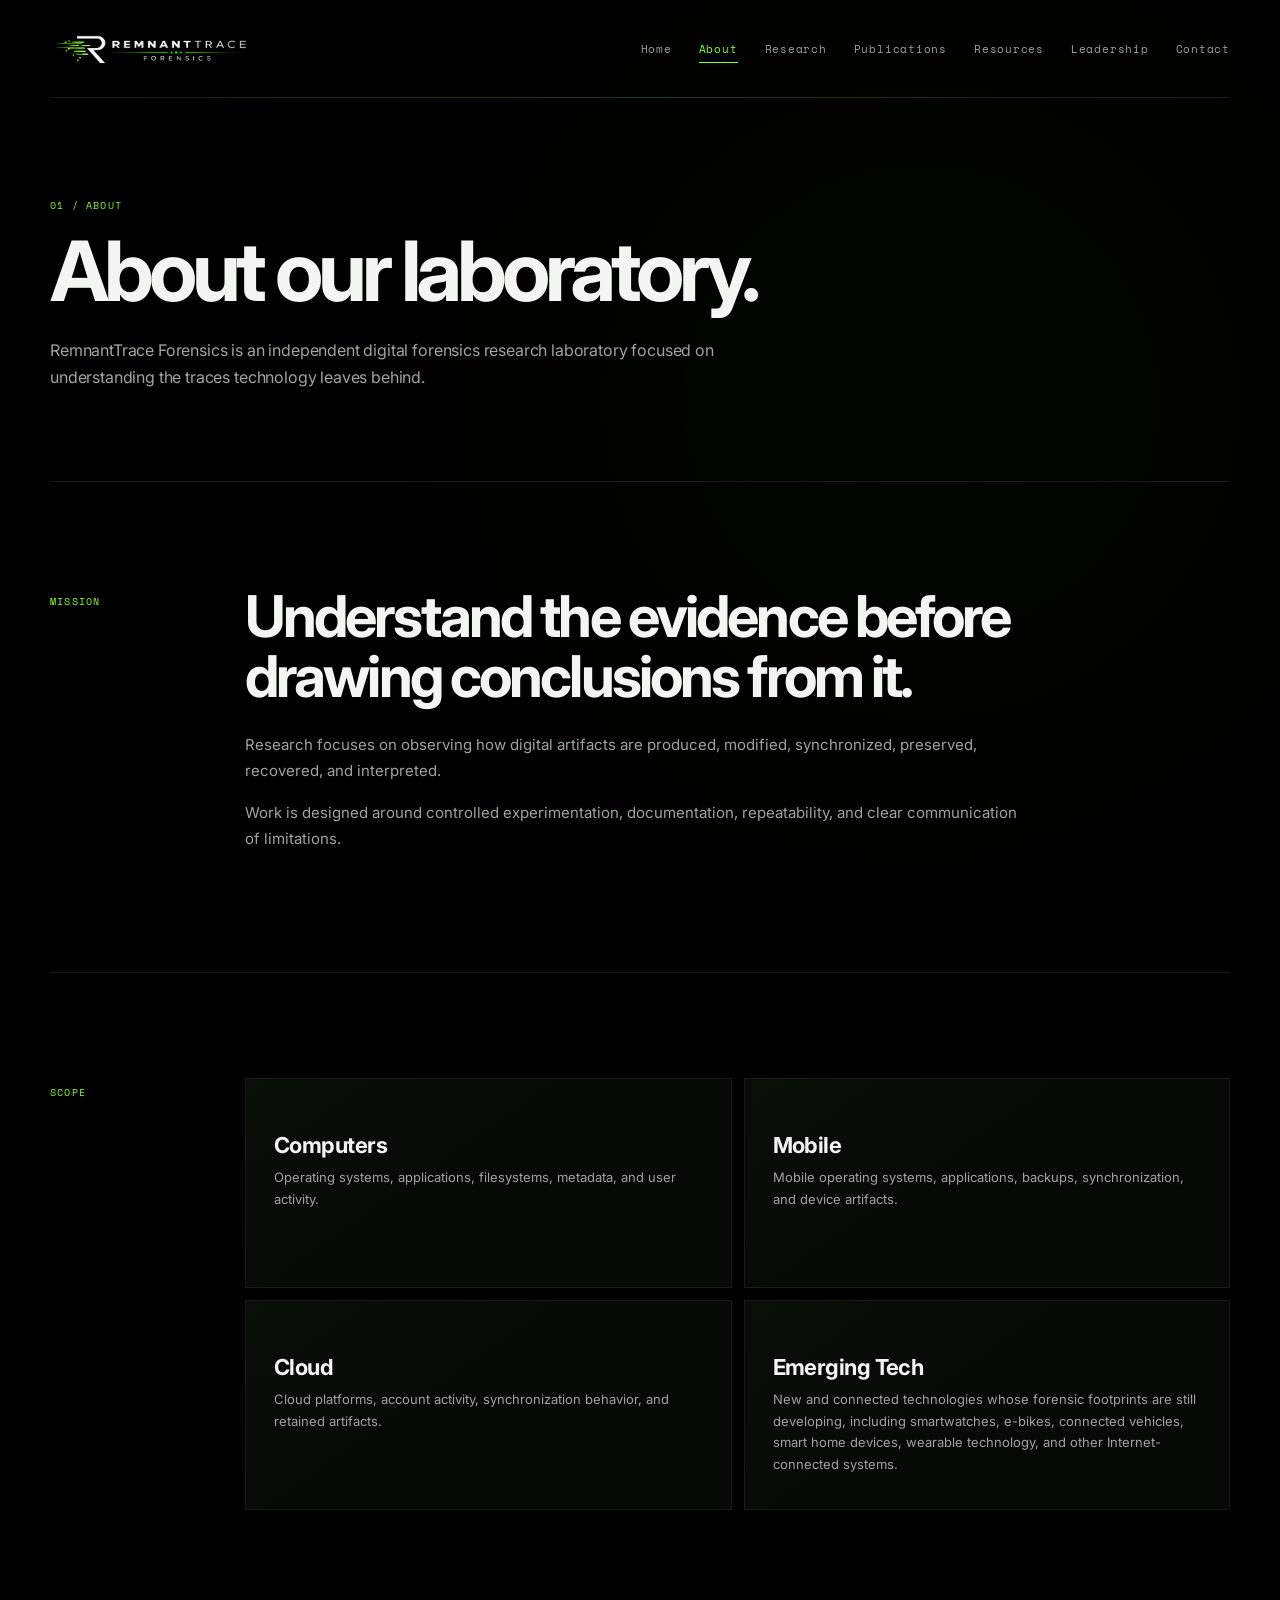
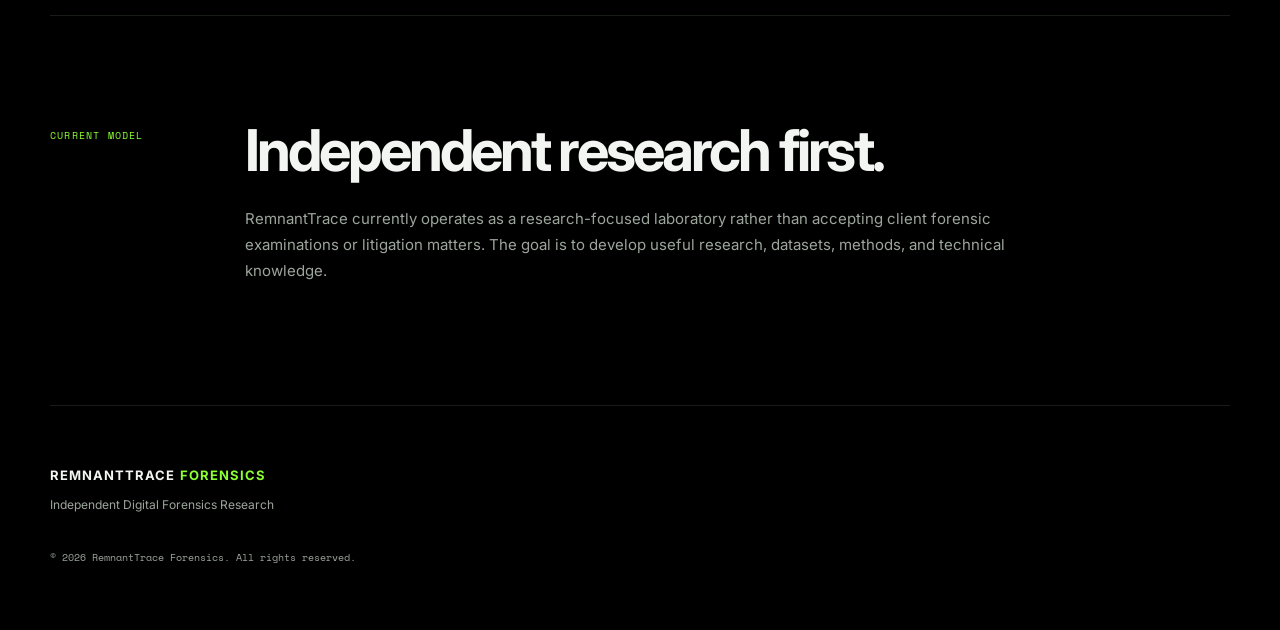
==== commit 50ef183c: "Update about.html" ====
--- a/about.html
+++ b/about.html
@@ -69,7 +69,7 @@
 
 <div class="card">
   <h3>Emerging Tech</h3>
-  <p>New technologies whose forensic footprints are still developing.</p>
+  <p>New and connected technologies whose forensic footprints are still developing, including smartwatches, e-bikes, connected vehicles, smart home devices, wearable technology, and other Internet-connected systems.</p>
 </div>
 
 
--- a/style.css
+++ b/style.css
@@ -190,7 +190,7 @@
   height: 1px;
 
   background: var(--green);
-
+ 
   transition: width .2s ease;
 }
 
@@ -365,7 +365,7 @@
 
   position: relative;
 
-  font-size: clamp(58px, 6.4vw, 88px);
+  font-size: clamp(50px, 5.5vw, 76px);
 
   line-height: .91;
 
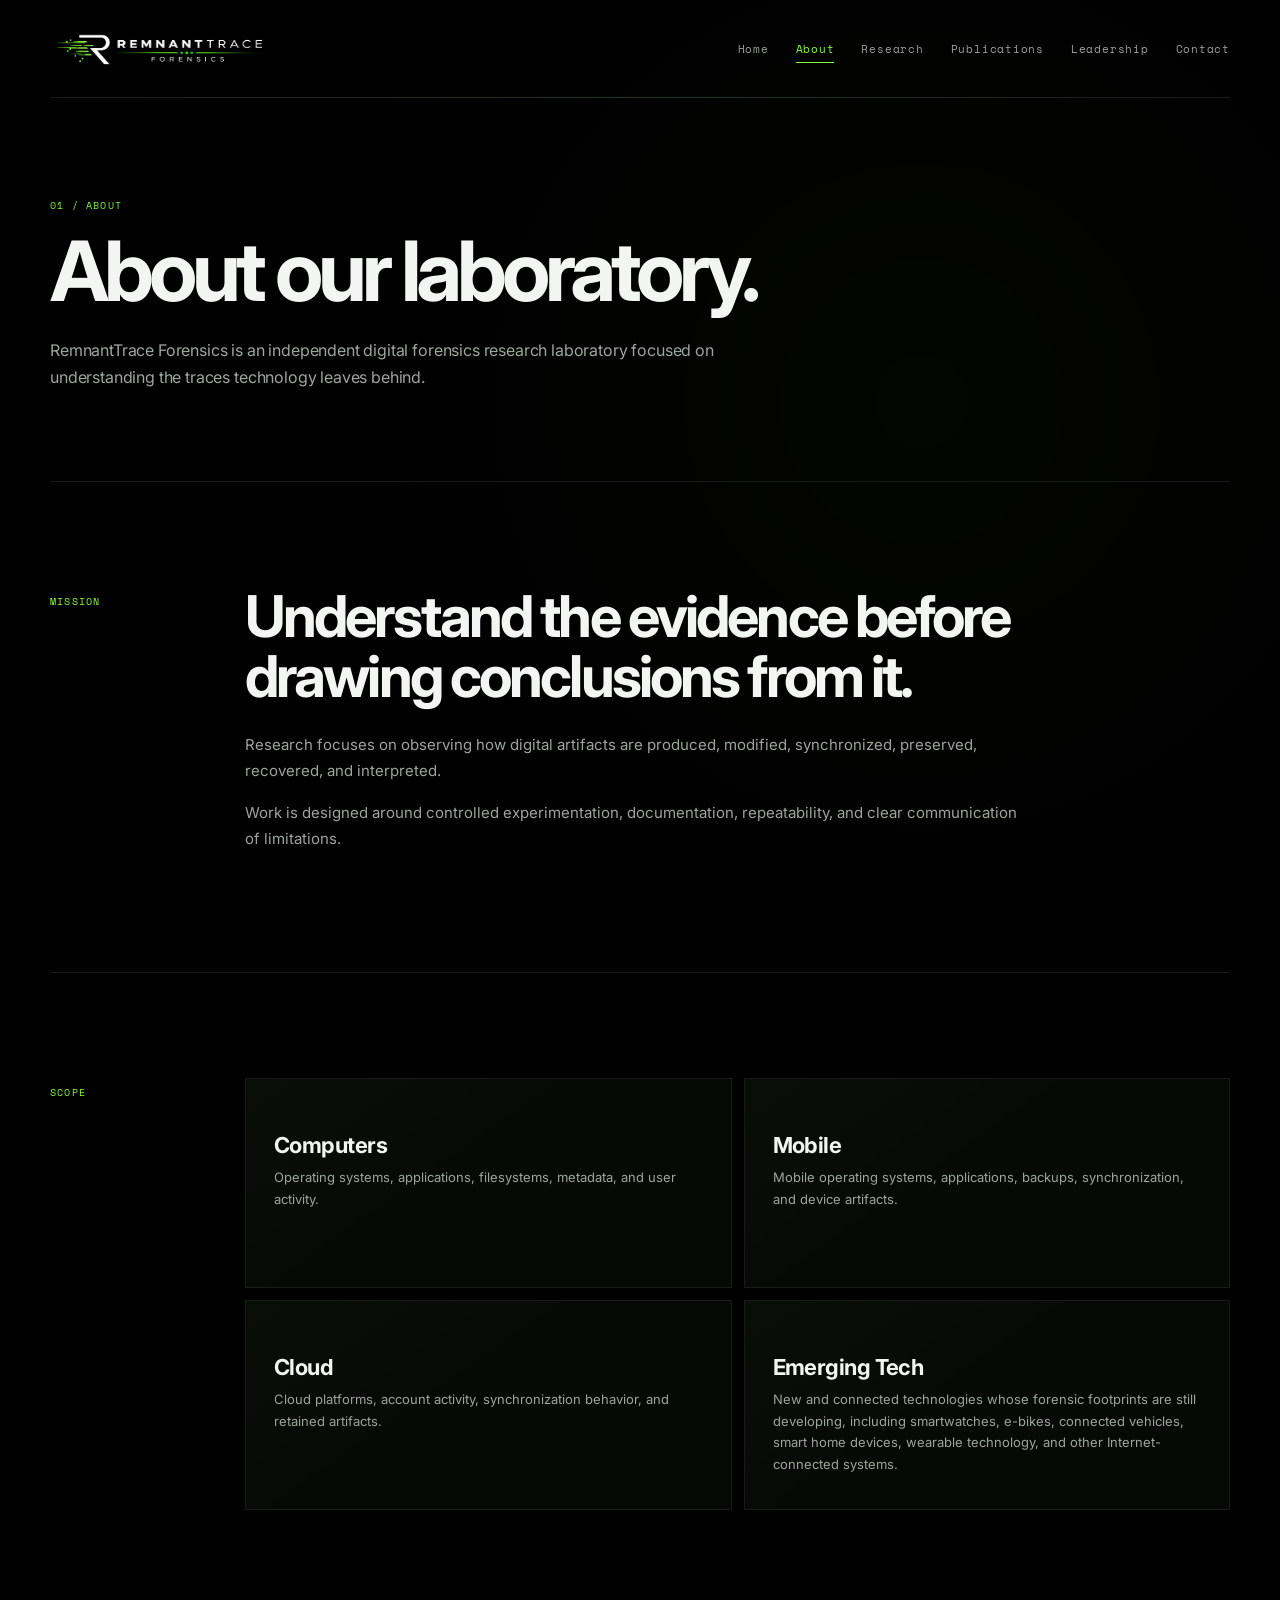
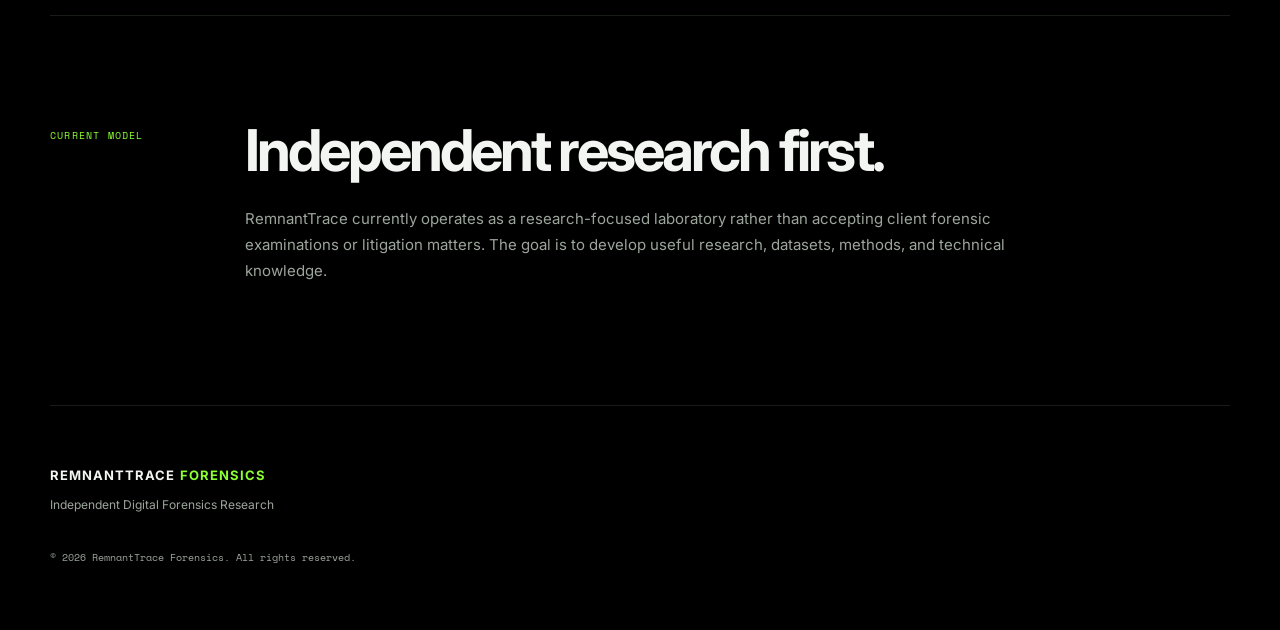
==== commit 9d5302d3: "Update about.html" ====
--- a/about.html
+++ b/about.html
@@ -20,7 +20,6 @@
     <a class="active" href="about.html">About</a>
     <a href="research.html">Research</a>
     <a href="publications.html">Publications</a>
-    <a href="resources.html">Resources</a>
     <a href="leadership.html">Leadership</a>
     <a href="contact.html">Contact</a>
   </nav>
--- a/style.css
+++ b/style.css
@@ -119,7 +119,7 @@
   display: flex;
   align-items: center;
 
-  height: 70px;
+  height: 76px;
 
   flex-shrink: 0;
 
@@ -130,7 +130,7 @@
   display: block;
 
   width: auto;
-  height: 68px;
+  height: 74px;
 
   max-width: 360px;
 
